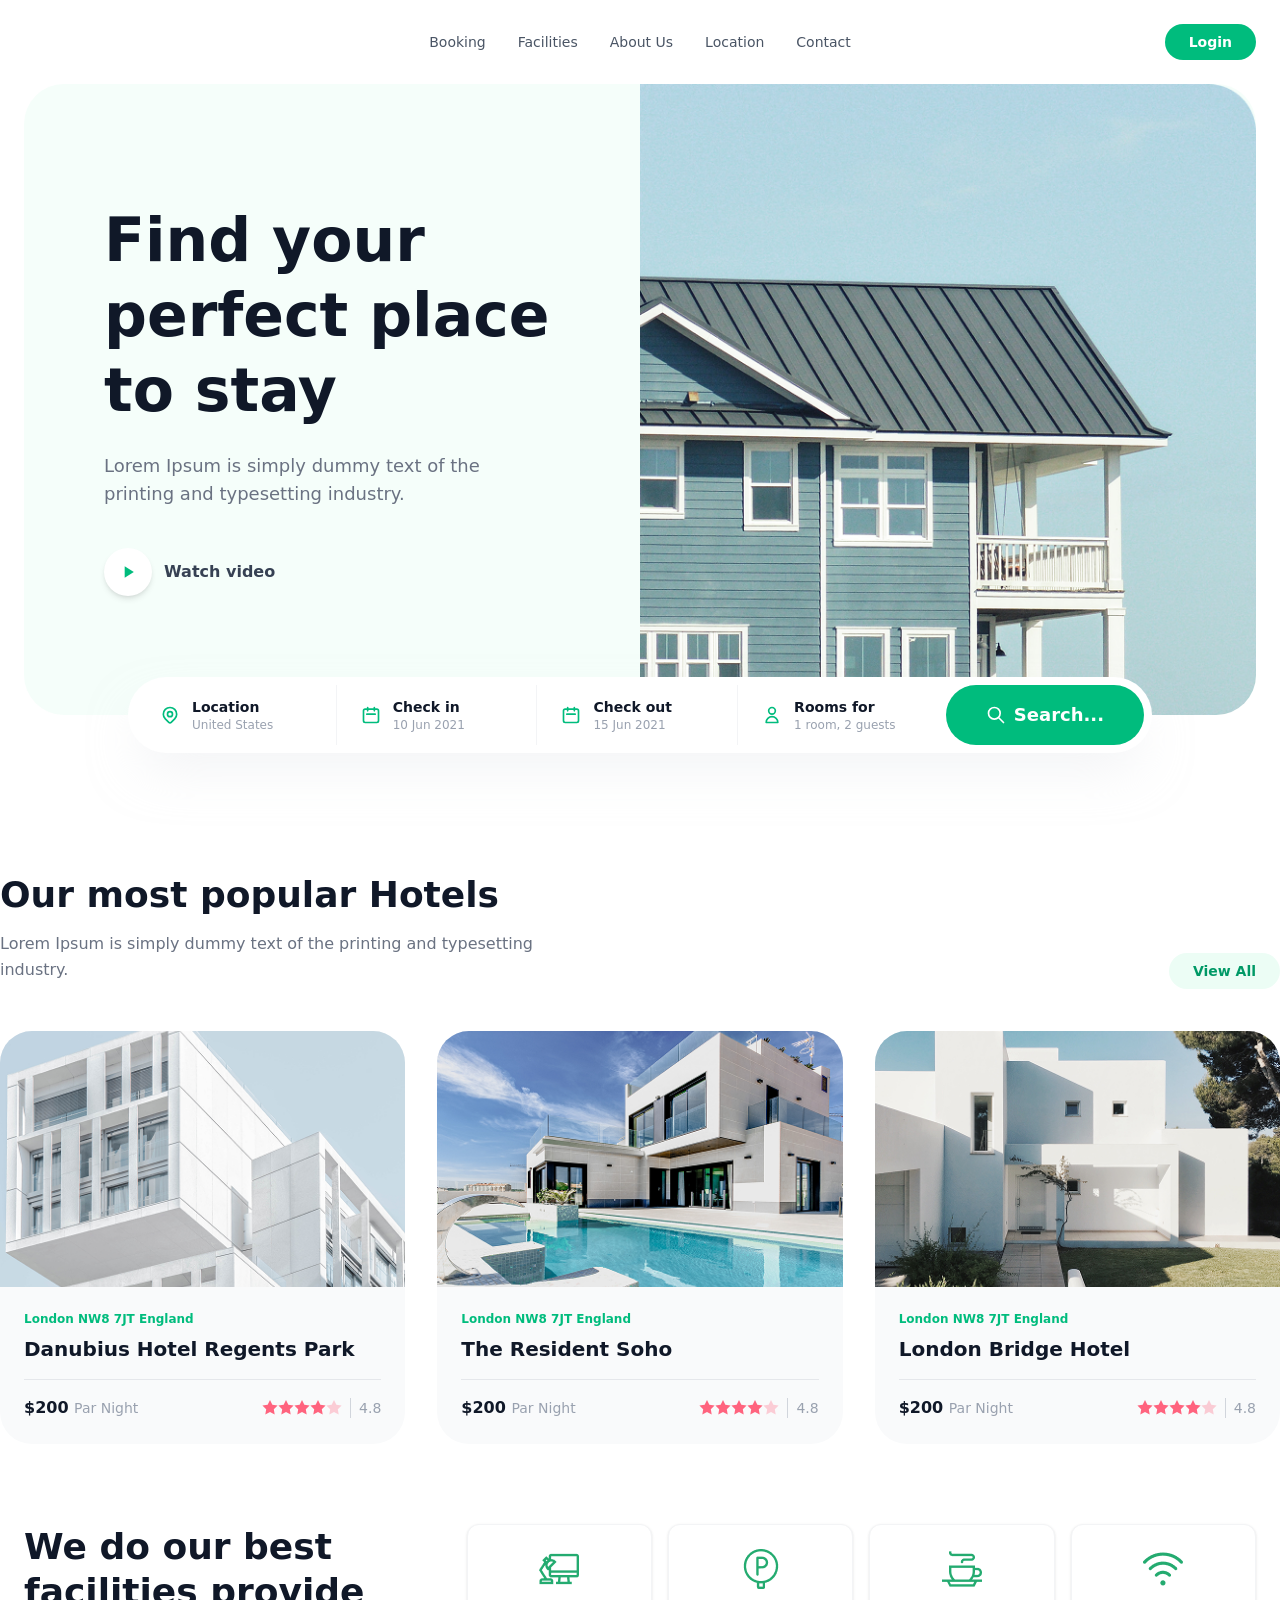
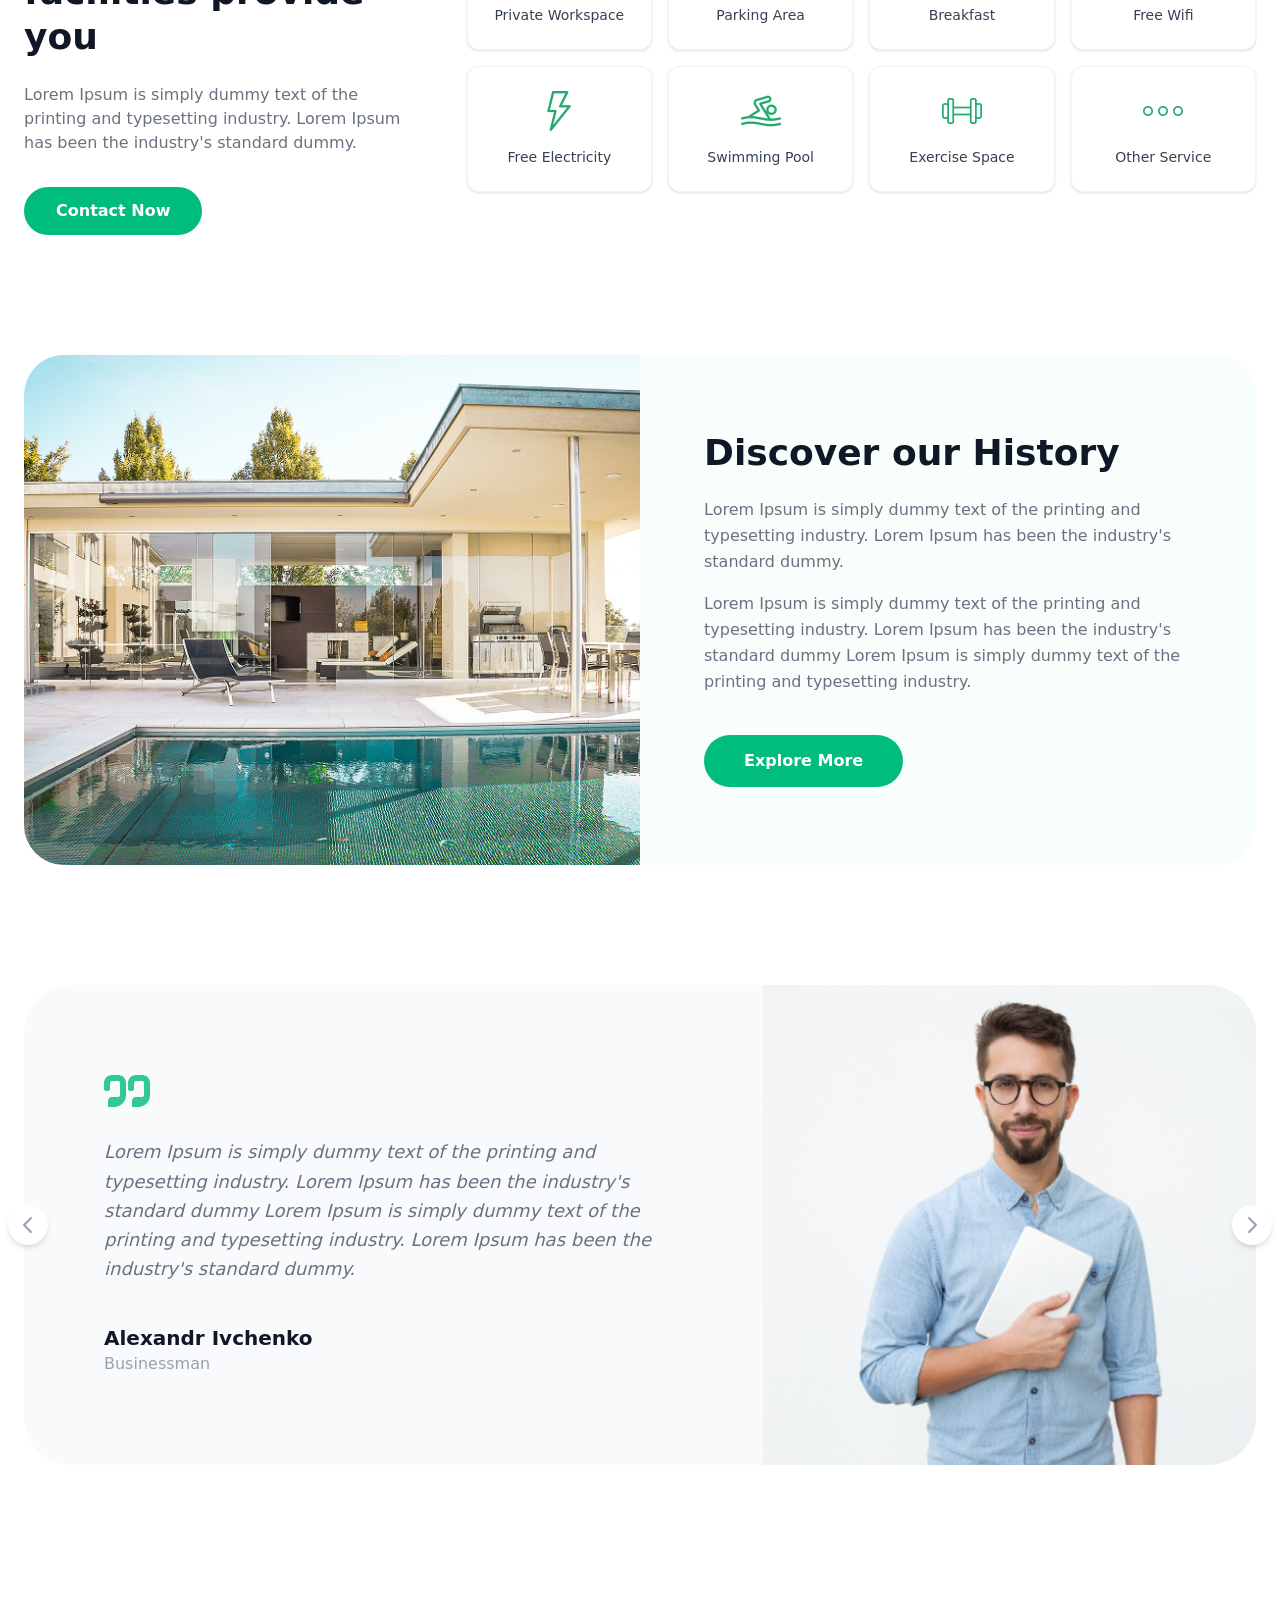
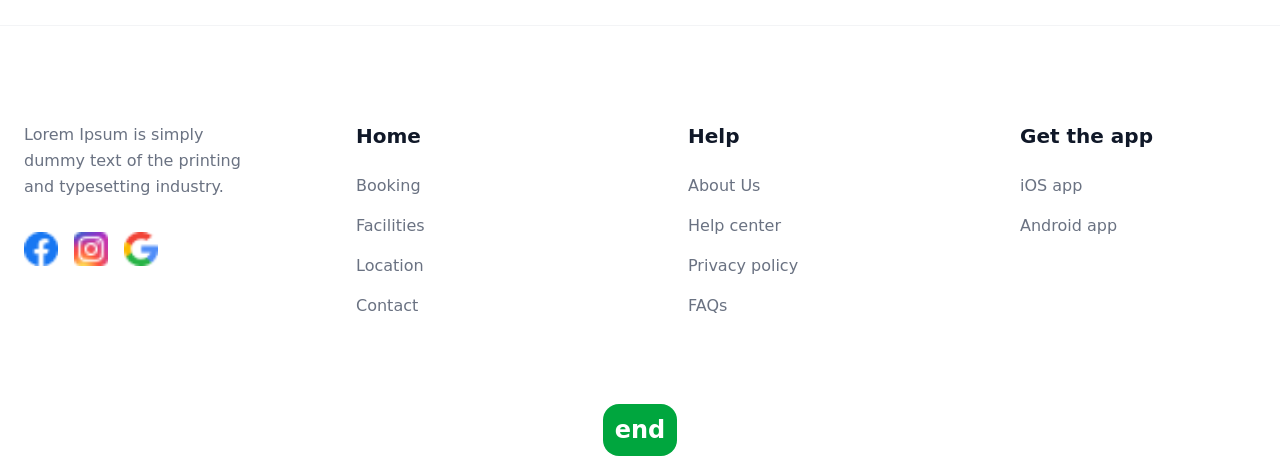
==== index.html @ 171db586 "footer" ====
<!DOCTYPE html>
<html lang="en">

<head>
    <meta charset="UTF-8">
    <meta name="viewport" content="width=device-width, initial-scale=1.0">
    <title>Document</title>
    <link rel="stylesheet" href="./src/output.css">
</head>

<body class="bg-white font-sans text-gray-900">

    <header class="max-w-7xl mx-auto px-6 py-6 flex items-center justify-between">
        <div class="flex-1"></div> <nav class=" md:flex space-x-8 text-sm font-medium text-gray-600">
            <a href="#" class="hover:text-emerald-500 transition">Booking</a>
            <a href="#" class="hover:text-emerald-500 transition">Facilities</a>
            <a href="#" class="hover:text-emerald-500 transition">About Us</a>
            <a href="#" class="hover:text-emerald-500 transition">Location</a>
            <a href="#" class="hover:text-emerald-500 transition">Contact</a>
        </nav>

        <div class="flex-1 flex justify-end">
            <a href="#" class="bg-emerald-500 text-white px-6 py-2 rounded-full text-sm font-semibold hover:bg-emerald-600 transition">Login</a>
        </div>
    </header>

    <main class="max-w-7xl mx-auto px-6 relative">
        <div class="bg-emerald-50/50 rounded-[40px] overflow-hidden flex flex-col md:flex-row items-center min-h-[500px]">
            
            <div class="md:w-1/2 p-12 lg:p-20">
                <h1 class="text-5xl lg:text-6xl font-bold leading-tight mb-6">
                    Find your perfect place to stay
                </h1>
                <p class="text-gray-500 text-lg mb-10 max-w-md">
                    Lorem Ipsum is simply dummy text of the printing and typesetting industry.
                </p>
                
                <button class="flex items-center space-x-3 group">
                    <div class="w-12 h-12 bg-white rounded-full flex items-center justify-center shadow-md group-hover:scale-110 transition">
                        <svg class="w-5 h-5 text-emerald-500 fill-current" viewBox="0 0 24 24">
                            <path d="M8 5v14l11-7z" />
                        </svg>
                    </div>
                    <span class="font-semibold text-gray-700">Watch video</span>
                </button>
            </div>

            <div class="md:w-1/2 h-full self-stretch">
                <img src="./src/image (28).png" 
                     alt="House" 
                     class="w-full h-full object-cover">
            </div>
        </div>

        <div class="absolute bottom-0 left-1/2 -translate-x-1/2 translate-y-1/2 w-[90%] max-w-5xl bg-white shadow-2xl shadow-gray-200/50 rounded-full p-2 flex flex-col md:flex-row items-center">
            
            <div class="flex-1 flex items-center px-6 py-3 border-r border-gray-100">
                <div class="text-emerald-500 mr-3">
                    <svg class="w-5 h-5" fill="none" stroke="currentColor" viewBox="0 0 24 24"><path stroke-linecap="round" stroke-linejoin="round" stroke-width="2" d="M17.657 16.657L13.414 20.9a1.998 1.998 0 01-2.827 0l-4.244-4.243a8 8 0 1111.314 0z"/><path stroke-linecap="round" stroke-linejoin="round" stroke-width="2" d="M15 11a3 3 0 11-6 0 3 3 0 016 0z"/></svg>
                </div>
                <div>
                    <p class="text-sm font-bold">Location</p>
                    <p class="text-xs text-gray-400">United States</p>
                </div>
            </div>

            <div class="flex-1 flex items-center px-6 py-3 border-r border-gray-100">
                <div class="text-emerald-500 mr-3">
                    <svg class="w-5 h-5" fill="none" stroke="currentColor" viewBox="0 0 24 24"><path stroke-linecap="round" stroke-linejoin="round" stroke-width="2" d="M8 7V3m8 4V3m-9 8h10M5 21h14a2 2 0 002-2V7a2 2 0 00-2-2H5a2 2 0 00-2 2v12a2 2 0 002 2z"/></svg>
                </div>
                <div>
                    <p class="text-sm font-bold">Check in</p>
                    <p class="text-xs text-gray-400">10 Jun 2021</p>
                </div>
            </div>

            <div class="flex-1 flex items-center px-6 py-3 border-r border-gray-100">
                <div class="text-emerald-500 mr-3">
                    <svg class="w-5 h-5" fill="none" stroke="currentColor" viewBox="0 0 24 24"><path stroke-linecap="round" stroke-linejoin="round" stroke-width="2" d="M8 7V3m8 4V3m-9 8h10M5 21h14a2 2 0 002-2V7a2 2 0 00-2-2H5a2 2 0 00-2 2v12a2 2 0 002 2z"/></svg>
                </div>
                <div>
                    <p class="text-sm font-bold">Check out</p>
                    <p class="text-xs text-gray-400">15 Jun 2021</p>
                </div>
            </div>

            <div class="flex-1 flex items-center px-6 py-3">
                <div class="text-emerald-500 mr-3">
                    <svg class="w-5 h-5" fill="none" stroke="currentColor" viewBox="0 0 24 24"><path stroke-linecap="round" stroke-linejoin="round" stroke-width="2" d="M16 7a4 4 0 11-8 0 4 4 0 018 0zM12 14a7 7 0 00-7 7h14a7 7 0 00-7-7z"/></svg>
                </div>
                <div>
                    <p class="text-sm font-bold">Rooms for</p>
                    <p class="text-xs text-gray-400">1 room, 2 guests</p>
                </div>
            </div>

            <button class="bg-emerald-500 text-white flex items-center justify-center space-x-2 px-10 py-4 rounded-full hover:bg-emerald-600 transition ml-2">
                <svg class="w-5 h-5" fill="none" stroke="currentColor" viewBox="0 0 24 24"><path stroke-linecap="round" stroke-linejoin="round" stroke-width="2" d="M21 21l-6-6m2-5a7 7 0 11-14 0 7 7 0 0114 0z"/></svg>
                <span class="font-semibold text-lg">Search...</span>
            </button>
        </div>
    </main>

    <div class="h-40"></div>
<section>    <div class="max-w-7xl mx-auto">
        
        <div class="flex flex-col md:flex-row md:items-end justify-between mb-12">
            <div class="max-w-xl">
                <h2 class="text-4xl font-bold text-gray-900 mb-4">Our most popular Hotels</h2>
                <p class="text-gray-500 leading-relaxed">
                    Lorem Ipsum is simply dummy text of the printing and typesetting industry.
                </p>
            </div>
            <div class="mt-6 md:mt-0">
                <a href="#" class="bg-emerald-50 text-emerald-600 px-6 py-2.5 rounded-full text-sm font-semibold hover:bg-emerald-100 transition">
                    View All
                </a>
            </div>
        </div>

        <div class="grid grid-cols-1 md:grid-cols-3 gap-8">
            
            <div class="bg-gray-50 rounded-[2rem] overflow-hidden group cursor-pointer">
                <div class="h-64 overflow-hidden">
                    <img src="./src/image (29).png" 
                         alt="Hotel" class="w-full h-full object-cover ">
                </div>
                <div class="p-6">
                    <p class="text-emerald-500 text-xs font-semibold mb-2">London NW8 7JT England</p>
                    <h3 class="text-xl font-bold text-gray-900 mb-4">Danubius Hotel Regents Park</h3>
                    <div class="flex items-center justify-between border-t border-gray-200 pt-4">
                        <span class="text-gray-900 font-bold">$200 <span class="text-gray-400 font-normal text-sm">Par Night</span></span>
                        <div class="flex items-center space-x-2">
                            <div class="flex text-rose-400">
                                <svg class="w-4 h-4 fill-current" viewBox="0 0 20 20"><path d="M10 15l-5.878 3.09 1.123-6.545L.489 6.91l6.572-.955L10 0l2.939 5.955 6.572.955-4.756 4.635 1.123 6.545z"/></svg>
                                <svg class="w-4 h-4 fill-current" viewBox="0 0 20 20"><path d="M10 15l-5.878 3.09 1.123-6.545L.489 6.91l6.572-.955L10 0l2.939 5.955 6.572.955-4.756 4.635 1.123 6.545z"/></svg>
                                <svg class="w-4 h-4 fill-current" viewBox="0 0 20 20"><path d="M10 15l-5.878 3.09 1.123-6.545L.489 6.91l6.572-.955L10 0l2.939 5.955 6.572.955-4.756 4.635 1.123 6.545z"/></svg>
                                <svg class="w-4 h-4 fill-current" viewBox="0 0 20 20"><path d="M10 15l-5.878 3.09 1.123-6.545L.489 6.91l6.572-.955L10 0l2.939 5.955 6.572.955-4.756 4.635 1.123 6.545z"/></svg>
                                <svg class="w-4 h-4 fill-current opacity-30" viewBox="0 0 20 20"><path d="M10 15l-5.878 3.09 1.123-6.545L.489 6.91l6.572-.955L10 0l2.939 5.955 6.572.955-4.756 4.635 1.123 6.545z"/></svg>
                            </div>
                            <span class="text-gray-400 text-sm border-l border-gray-300 pl-2">4.8</span>
                        </div>
                    </div>
                </div>
            </div>

            <div class="bg-gray-50 rounded-[2rem] overflow-hidden group cursor-pointer">
                <div class="h-64 overflow-hidden">
                    <img src="./src/image (30).png" 
                         alt="Hotel" class="w-full h-full object-cover ">
                </div>
                <div class="p-6">
                    <p class="text-emerald-500 text-xs font-semibold mb-2">London NW8 7JT England</p>
                    <h3 class="text-xl font-bold text-gray-900 mb-4">The Resident Soho</h3>
                    <div class="flex items-center justify-between border-t border-gray-200 pt-4">
                        <span class="text-gray-900 font-bold">$200 <span class="text-gray-400 font-normal text-sm">Par Night</span></span>
                        <div class="flex items-center space-x-2">
                            <div class="flex text-rose-400">
                                <svg class="w-4 h-4 fill-current" viewBox="0 0 20 20"><path d="M10 15l-5.878 3.09 1.123-6.545L.489 6.91l6.572-.955L10 0l2.939 5.955 6.572.955-4.756 4.635 1.123 6.545z"/></svg>
                                <svg class="w-4 h-4 fill-current" viewBox="0 0 20 20"><path d="M10 15l-5.878 3.09 1.123-6.545L.489 6.91l6.572-.955L10 0l2.939 5.955 6.572.955-4.756 4.635 1.123 6.545z"/></svg>
                                <svg class="w-4 h-4 fill-current" viewBox="0 0 20 20"><path d="M10 15l-5.878 3.09 1.123-6.545L.489 6.91l6.572-.955L10 0l2.939 5.955 6.572.955-4.756 4.635 1.123 6.545z"/></svg>
                                <svg class="w-4 h-4 fill-current" viewBox="0 0 20 20"><path d="M10 15l-5.878 3.09 1.123-6.545L.489 6.91l6.572-.955L10 0l2.939 5.955 6.572.955-4.756 4.635 1.123 6.545z"/></svg>
                                <svg class="w-4 h-4 fill-current opacity-30" viewBox="0 0 20 20"><path d="M10 15l-5.878 3.09 1.123-6.545L.489 6.91l6.572-.955L10 0l2.939 5.955 6.572.955-4.756 4.635 1.123 6.545z"/></svg>
                            </div>
                            <span class="text-gray-400 text-sm border-l border-gray-300 pl-2">4.8</span>
                        </div>
                    </div>
                </div>
            </div>

            <div class="bg-gray-50 rounded-[2rem] overflow-hidden group cursor-pointer">
                <div class="h-64 overflow-hidden">
                    <img src="./src/image (31).png" 
                         alt="Hotel" class="w-full h-full object-cover ">
                </div>
                <div class="p-6">
                    <p class="text-emerald-500 text-xs font-semibold mb-2">London NW8 7JT England</p>
                    <h3 class="text-xl font-bold text-gray-900 mb-4">London Bridge Hotel</h3>
                    <div class="flex items-center justify-between border-t border-gray-200 pt-4">
                        <span class="text-gray-900 font-bold">$200 <span class="text-gray-400 font-normal text-sm">Par Night</span></span>
                        <div class="flex items-center space-x-2">
                            <div class="flex text-rose-400">
                                <svg class="w-4 h-4 fill-current" viewBox="0 0 20 20"><path d="M10 15l-5.878 3.09 1.123-6.545L.489 6.91l6.572-.955L10 0l2.939 5.955 6.572.955-4.756 4.635 1.123 6.545z"/></svg>
                                <svg class="w-4 h-4 fill-current" viewBox="0 0 20 20"><path d="M10 15l-5.878 3.09 1.123-6.545L.489 6.91l6.572-.955L10 0l2.939 5.955 6.572.955-4.756 4.635 1.123 6.545z"/></svg>
                                <svg class="w-4 h-4 fill-current" viewBox="0 0 20 20"><path d="M10 15l-5.878 3.09 1.123-6.545L.489 6.91l6.572-.955L10 0l2.939 5.955 6.572.955-4.756 4.635 1.123 6.545z"/></svg>
                                <svg class="w-4 h-4 fill-current" viewBox="0 0 20 20"><path d="M10 15l-5.878 3.09 1.123-6.545L.489 6.91l6.572-.955L10 0l2.939 5.955 6.572.955-4.756 4.635 1.123 6.545z"/></svg>
                                <svg class="w-4 h-4 fill-current opacity-30" viewBox="0 0 20 20"><path d="M10 15l-5.878 3.09 1.123-6.545L.489 6.91l6.572-.955L10 0l2.939 5.955 6.572.955-4.756 4.635 1.123 6.545z"/></svg>
                            </div>
                            <span class="text-gray-400 text-sm border-l border-gray-300 pl-2">4.8</span>
                        </div>
                    </div>
                </div>
            </div>

        </div>
    </div>
</section>
<section class="max-w-7xl mx-auto px-6 py-20">
    <div class="flex flex-col lg:flex-row gap-12 items-start">
        
        <div class="lg:w-1/3">
            <h2 class="text-4xl font-bold text-gray-900 leading-tight mb-6">
                We do our best facilities provide you
            </h2>
            <p class="text-gray-500 mb-8">
                Lorem Ipsum is simply dummy text of the printing and typesetting industry. Lorem Ipsum has been the industry's standard dummy.
            </p>
            <button class="bg-emerald-500 text-white px-8 py-3 rounded-full font-semibold hover:bg-emerald-600 transition">
                Contact Now
            </button>
        </div>

        <div class="lg:w-2/3 grid grid-cols-2 md:grid-cols-4 gap-4">
            
            <div class="bg-white border border-gray-100 rounded-xl p-6 flex flex-col items-center justify-center text-center shadow-sm hover:shadow-md transition">
                <div class="text-emerald-500 mb-4">
                    <img src="./src/workspace 1.png" alt="">
                </div>
                <span class="text-sm font-medium text-gray-700">Private Workspace</span>
            </div>

            <div class="bg-white border border-gray-100 rounded-xl p-6 flex flex-col items-center justify-center text-center shadow-sm hover:shadow-md transition">
                <div class="text-emerald-500 mb-4">
                   <img src="./src/parking-area (1) 1.png" alt="">
                </div>
                <span class="text-sm font-medium text-gray-700">Parking Area</span>
            </div>

            <div class="bg-white border border-gray-100 rounded-xl p-6 flex flex-col items-center justify-center text-center shadow-sm hover:shadow-md transition">
                <div class="text-emerald-500 mb-4">
<img src="./src/cappuccino 1.png" alt="">
                </div>
                <span class="text-sm font-medium text-gray-700">Breakfast</span>
            </div>

            <div class="bg-white border border-gray-100 rounded-xl p-6 flex flex-col items-center justify-center text-center shadow-sm hover:shadow-md transition">
                <div class="text-emerald-500 mb-4">
                <img src="./src/wifi (2) 1.png" alt="">
                </div>
                <span class="text-sm font-medium text-gray-700">Free Wifi</span>
            </div>

            <div class="bg-white border border-gray-100 rounded-xl p-6 flex flex-col items-center justify-center text-center shadow-sm hover:shadow-md transition">
                <div class="text-emerald-500 mb-4">
                  <img src="./src/flash (1) 1.png" alt="">
                </div>
                <span class="text-sm font-medium text-gray-700">Free Electricity</span>
            </div>

            <div class="bg-white border border-gray-100 rounded-xl p-6 flex flex-col items-center justify-center text-center shadow-sm hover:shadow-md transition">
                <div class="text-emerald-500 mb-4">
                    <img src="./src/swimmer 1.png" alt="">
                </div>
                <span class="text-sm font-medium text-gray-700">Swimming Pool</span>
            </div>

            <div class="bg-white border border-gray-100 rounded-xl p-6 flex flex-col items-center justify-center text-center shadow-sm hover:shadow-md transition">
                <div class="text-emerald-500 mb-4">
                    <img src="./src/dumbell 1.png" alt="">
                </div>
                <span class="text-sm font-medium text-gray-700">Exercise Space</span>
            </div>

            <div class="bg-white border border-gray-100 rounded-xl p-6 flex flex-col items-center justify-center text-center shadow-sm hover:shadow-md transition">
                <div class="text-emerald-500 mb-4">
                   <img src="./src/ellipsis 1.png" alt="">
                </div>
                <span class="text-sm font-medium text-gray-700">Other Service</span>
            </div>
        </div>
    </div>
</section>

<section class="max-w-7xl mx-auto px-6 py-10">
    <div class="bg-emerald-50/40 rounded-[2.5rem] overflow-hidden flex flex-col md:flex-row items-stretch">
        
        <div class="md:w-1/2">
            <img src="./src/image (32).png" 
                 alt="History" 
                 class="w-full h-full object-cover min-h-[400px]">
        </div>

        <div class="md:w-1/2 p-10 md:p-16 flex flex-col justify-center">
            <h2 class="text-4xl font-bold text-gray-900 mb-6">Discover our History</h2>
            <div class="space-y-4 text-gray-500 leading-relaxed">
                <p>
                    Lorem Ipsum is simply dummy text of the printing and typesetting industry. Lorem Ipsum has been the industry's standard dummy.
                </p>
                <p>
                    Lorem Ipsum is simply dummy text of the printing and typesetting industry. Lorem Ipsum has been the industry's standard dummy Lorem Ipsum is simply dummy text of the printing and typesetting industry.
                </p>
            </div>
            <button class="mt-10 bg-emerald-500 text-white px-10 py-3.5 rounded-full font-semibold hover:bg-emerald-600 transition self-start">
                Explore More
            </button>
        </div>
    </div>
</section>
 <section class="max-w-7xl mx-auto px-6 py-20 relative">
    <button class="absolute left-2 top-1/2 -translate-y-1/2 w-10 h-10 bg-white shadow-md rounded-full flex items-center justify-center text-gray-400 hover:text-emerald-500 transition z-10">
        <svg class="w-6 h-6" fill="none" stroke="currentColor" viewBox="0 0 24 24"><path stroke-linecap="round" stroke-linejoin="round" stroke-width="2" d="M15 19l-7-7 7-7"/></svg>
    </button>
    <button class="absolute right-2 top-1/2 -translate-y-1/2 w-10 h-10 bg-white shadow-md rounded-full flex items-center justify-center text-gray-400 hover:text-emerald-500 transition z-10">
        <svg class="w-6 h-6" fill="none" stroke="currentColor" viewBox="0 0 24 24"><path stroke-linecap="round" stroke-linejoin="round" stroke-width="2" d="M9 5l7 7-7 7"/></svg>
    </button>

    <div class="bg-gray-50 rounded-[3rem] overflow-hidden flex flex-col md:flex-row items-stretch">
        <div class="md:w-3/5 p-10 md:p-20 relative">
            <div class="text-emerald-500 mb-6">
                <svg class="w-12 h-12 fill-current opacity-80" viewBox="0 0 24 24">
                    <path d="M14.017 21L14.017 18C14.017 16.8954 14.9125 16 16.017 16H19.017C19.5693 16 20.017 15.5523 20.017 15V9C20.017 8.44772 19.5693 8 19.017 8H16.017C15.4647 8 15.017 8.44772 15.017 9V12C15.017 12.5523 14.5693 13 14.017 13H13.017C12.4647 13 12.017 12.5523 12.017 12V9C12.017 6.79086 13.8079 5 16.017 5H19.017C21.2262 5 23.017 6.79086 23.017 9V15C23.017 18.3137 20.3308 21 17.017 21H14.017ZM2.017 21L2.017 18C2.017 16.8954 2.91245 16 4.017 16H7.017C7.56928 16 8.017 15.5523 8.017 15V9C8.017 8.44772 7.56928 8 7.017 8H4.017C3.46472 8 3.017 8.44772 3.017 9V12C3.017 12.5523 2.56928 13 2.017 13H1.017C0.464722 13 0.017 12.5523 0.017 12V9C0.017 6.79086 1.80787 5 4.017 5H7.017C9.22614 5 11.017 6.79086 11.017 9V15C11.017 18.3137 8.33071 21 5.017 21H2.017Z" />
                </svg>
            </div>
            
            <p class="text-gray-500 text-lg leading-relaxed mb-10 italic">
                Lorem Ipsum is simply dummy text of the printing and typesetting industry. Lorem Ipsum has been the industry's standard dummy Lorem Ipsum is simply dummy text of the printing and typesetting industry. Lorem Ipsum has been the industry's standard dummy.
            </p>

            <div>
                <h4 class="text-xl font-bold text-gray-900">Alexandr Ivchenko</h4>
                <p class="text-gray-400">Businessman</p>
            </div>
        </div>

        <div class="md:w-2/5 min-h-[400px]">
            <img src="./src/Mask Group (1).png" 
                 alt="Alexandr" class="w-full h-full object-cover">
        </div>
    </div>
</section>


<footer class="max-w-7xl mx-auto px-6 py-24 mt-20 border-t border-gray-100">
    <div class="grid grid-cols-1 md:grid-cols-4 gap-12 lg:gap-24">
        <div class="col-span-1">
            <p class="text-gray-500 mb-8 leading-relaxed">
                Lorem Ipsum is simply dummy text of the printing and typesetting industry.
            </p>
            <div class="flex space-x-4 items-center">
            <img class="w-[34px] h-[34px]" src="./src/Group 23.png" alt="">
<img class="w-[34px] h-[34px]" src="./src/Group 24.png" alt="">
            <img class="w-[34px] h-[34px]" src="./src/search 1.png" alt="">
            </div>
        </div>

        <div>
            <h4 class="text-xl font-bold text-gray-900 mb-6">Home</h4>
            <ul class="space-y-4 text-gray-500">
                <li><a href="#" class="hover:text-emerald-500 transition">Booking</a></li>
                <li><a href="#" class="hover:text-emerald-500 transition">Facilities</a></li>
                <li><a href="#" class="hover:text-emerald-500 transition">Location</a></li>
                <li><a href="#" class="hover:text-emerald-500 transition">Contact</a></li>
            </ul>
        </div>

        <div>
            <h4 class="text-xl font-bold text-gray-900 mb-6">Help</h4>
            <ul class="space-y-4 text-gray-500">
                <li><a href="#" class="hover:text-emerald-500 transition">About Us</a></li>
                <li><a href="#" class="hover:text-emerald-500 transition">Help center</a></li>
                <li><a href="#" class="hover:text-emerald-500 transition">Privacy policy</a></li>
                <li><a href="#" class="hover:text-emerald-500 transition">FAQs</a></li>
            </ul>
        </div>

        <div>
            <h4 class="text-xl font-bold text-gray-900 mb-6">Get the app</h4>
            <ul class="space-y-4 text-gray-500">
                <li><a href="#" class="hover:text-emerald-500 transition">iOS app</a></li>
                <li><a href="#" class="hover:text-emerald-500 transition">Android app</a></li>
            </ul>
        </div>
    </div>
</footer>
<div class="text-center"><a href="./src/s3.html" class="p-3 text-2xl text-center font-[600] text-[white] bg-green-600 rounded-2xl">end</a></div>
</body>

</html>
---- src/output.css ----
/*! tailwindcss v4.2.3 | MIT License | https://tailwindcss.com */
@layer properties;
@layer theme, base, components, utilities;
@layer theme {
  :root, :host {
    --font-sans: ui-sans-serif, system-ui, sans-serif, "Apple Color Emoji",
      "Segoe UI Emoji", "Segoe UI Symbol", "Noto Color Emoji";
    --font-mono: ui-monospace, SFMono-Regular, Menlo, Monaco, Consolas, "Liberation Mono",
      "Courier New", monospace;
    --color-amber-950: oklch(27.9% 0.077 45.635);
    --color-green-600: oklch(62.7% 0.194 149.214);
    --color-emerald-50: oklch(97.9% 0.021 166.113);
    --color-emerald-100: oklch(95% 0.052 163.051);
    --color-emerald-200: oklch(90.5% 0.093 164.15);
    --color-emerald-400: oklch(76.5% 0.177 163.223);
    --color-emerald-500: oklch(69.6% 0.17 162.48);
    --color-emerald-600: oklch(59.6% 0.145 163.225);
    --color-emerald-900: oklch(37.8% 0.077 168.94);
    --color-blue-200: oklch(88.2% 0.059 254.128);
    --color-blue-600: oklch(54.6% 0.245 262.881);
    --color-pink-200: oklch(89.9% 0.061 343.231);
    --color-pink-500: oklch(65.6% 0.241 354.308);
    --color-rose-400: oklch(71.2% 0.194 13.428);
    --color-gray-50: oklch(98.5% 0.002 247.839);
    --color-gray-100: oklch(96.7% 0.003 264.542);
    --color-gray-200: oklch(92.8% 0.006 264.531);
    --color-gray-300: oklch(87.2% 0.01 258.338);
    --color-gray-400: oklch(70.7% 0.022 261.325);
    --color-gray-500: oklch(55.1% 0.027 264.364);
    --color-gray-600: oklch(44.6% 0.03 256.802);
    --color-gray-700: oklch(37.3% 0.034 259.733);
    --color-gray-800: oklch(27.8% 0.033 256.848);
    --color-gray-900: oklch(21% 0.034 264.665);
    --color-white: #fff;
    --spacing: 0.25rem;
    --container-md: 28rem;
    --container-xl: 36rem;
    --container-5xl: 64rem;
    --container-6xl: 72rem;
    --container-7xl: 80rem;
    --text-xs: 0.75rem;
    --text-xs--line-height: calc(1 / 0.75);
    --text-sm: 0.875rem;
    --text-sm--line-height: calc(1.25 / 0.875);
    --text-lg: 1.125rem;
    --text-lg--line-height: calc(1.75 / 1.125);
    --text-xl: 1.25rem;
    --text-xl--line-height: calc(1.75 / 1.25);
    --text-2xl: 1.5rem;
    --text-2xl--line-height: calc(2 / 1.5);
    --text-3xl: 1.875rem;
    --text-3xl--line-height: calc(2.25 / 1.875);
    --text-4xl: 2.25rem;
    --text-4xl--line-height: calc(2.5 / 2.25);
    --text-5xl: 3rem;
    --text-5xl--line-height: 1;
    --text-6xl: 3.75rem;
    --text-6xl--line-height: 1;
    --font-weight-normal: 400;
    --font-weight-medium: 500;
    --font-weight-semibold: 600;
    --font-weight-bold: 700;
    --leading-tight: 1.25;
    --leading-relaxed: 1.625;
    --radius-lg: 0.5rem;
    --radius-xl: 0.75rem;
    --radius-2xl: 1rem;
    --animate-ping: ping 1s cubic-bezier(0, 0, 0.2, 1) infinite;
    --blur-3xl: 64px;
    --default-transition-duration: 150ms;
    --default-transition-timing-function: cubic-bezier(0.4, 0, 0.2, 1);
    --default-font-family: var(--font-sans);
    --default-mono-font-family: var(--font-mono);
  }
}
@layer base {
  *, ::after, ::before, ::backdrop, ::file-selector-button {
    box-sizing: border-box;
    margin: 0;
    padding: 0;
    border: 0 solid;
  }
  html, :host {
    line-height: 1.5;
    -webkit-text-size-adjust: 100%;
    tab-size: 4;
    font-family: var(--default-font-family, ui-sans-serif, system-ui, sans-serif, "Apple Color Emoji", "Segoe UI Emoji", "Segoe UI Symbol", "Noto Color Emoji");
    font-feature-settings: var(--default-font-feature-settings, normal);
    font-variation-settings: var(--default-font-variation-settings, normal);
    -webkit-tap-highlight-color: transparent;
  }
  hr {
    height: 0;
    color: inherit;
    border-top-width: 1px;
  }
  abbr:where([title]) {
    -webkit-text-decoration: underline dotted;
    text-decoration: underline dotted;
  }
  h1, h2, h3, h4, h5, h6 {
    font-size: inherit;
    font-weight: inherit;
  }
  a {
    color: inherit;
    -webkit-text-decoration: inherit;
    text-decoration: inherit;
  }
  b, strong {
    font-weight: bolder;
  }
  code, kbd, samp, pre {
    font-family: var(--default-mono-font-family, ui-monospace, SFMono-Regular, Menlo, Monaco, Consolas, "Liberation Mono", "Courier New", monospace);
    font-feature-settings: var(--default-mono-font-feature-settings, normal);
    font-variation-settings: var(--default-mono-font-variation-settings, normal);
    font-size: 1em;
  }
  small {
    font-size: 80%;
  }
  sub, sup {
    font-size: 75%;
    line-height: 0;
    position: relative;
    vertical-align: baseline;
  }
  sub {
    bottom: -0.25em;
  }
  sup {
    top: -0.5em;
  }
  table {
    text-indent: 0;
    border-color: inherit;
    border-collapse: collapse;
  }
  :-moz-focusring {
    outline: auto;
  }
  progress {
    vertical-align: baseline;
  }
  summary {
    display: list-item;
  }
  ol, ul, menu {
    list-style: none;
  }
  img, svg, video, canvas, audio, iframe, embed, object {
    display: block;
    vertical-align: middle;
  }
  img, video {
    max-width: 100%;
    height: auto;
  }
  button, input, select, optgroup, textarea, ::file-selector-button {
    font: inherit;
    font-feature-settings: inherit;
    font-variation-settings: inherit;
    letter-spacing: inherit;
    color: inherit;
    border-radius: 0;
    background-color: transparent;
    opacity: 1;
  }
  :where(select:is([multiple], [size])) optgroup {
    font-weight: bolder;
  }
  :where(select:is([multiple], [size])) optgroup option {
    padding-inline-start: 20px;
  }
  ::file-selector-button {
    margin-inline-end: 4px;
  }
  ::placeholder {
    opacity: 1;
  }
  @supports (not (-webkit-appearance: -apple-pay-button))  or (contain-intrinsic-size: 1px) {
    ::placeholder {
      color: currentcolor;
      @supports (color: color-mix(in lab, red, red)) {
        color: color-mix(in oklab, currentcolor 50%, transparent);
      }
    }
  }
  textarea {
    resize: vertical;
  }
  ::-webkit-search-decoration {
    -webkit-appearance: none;
  }
  ::-webkit-date-and-time-value {
    min-height: 1lh;
    text-align: inherit;
  }
  ::-webkit-datetime-edit {
    display: inline-flex;
  }
  ::-webkit-datetime-edit-fields-wrapper {
    padding: 0;
  }
  ::-webkit-datetime-edit, ::-webkit-datetime-edit-year-field, ::-webkit-datetime-edit-month-field, ::-webkit-datetime-edit-day-field, ::-webkit-datetime-edit-hour-field, ::-webkit-datetime-edit-minute-field, ::-webkit-datetime-edit-second-field, ::-webkit-datetime-edit-millisecond-field, ::-webkit-datetime-edit-meridiem-field {
    padding-block: 0;
  }
  ::-webkit-calendar-picker-indicator {
    line-height: 1;
  }
  :-moz-ui-invalid {
    box-shadow: none;
  }
  button, input:where([type="button"], [type="reset"], [type="submit"]), ::file-selector-button {
    appearance: button;
  }
  ::-webkit-inner-spin-button, ::-webkit-outer-spin-button {
    height: auto;
  }
  [hidden]:where(:not([hidden="until-found"])) {
    display: none !important;
  }
}
@layer utilities {
  .absolute {
    position: absolute;
  }
  .relative {
    position: relative;
  }
  .inset-0 {
    inset: calc(var(--spacing) * 0);
  }
  .end {
    inset-inline-end: var(--spacing);
  }
  .top-0 {
    top: calc(var(--spacing) * 0);
  }
  .top-1 {
    top: calc(var(--spacing) * 1);
  }
  .top-1\/2 {
    top: calc(1 / 2 * 100%);
  }
  .top-full {
    top: 100%;
  }
  .right-0 {
    right: calc(var(--spacing) * 0);
  }
  .right-2 {
    right: calc(var(--spacing) * 2);
  }
  .bottom-0 {
    bottom: calc(var(--spacing) * 0);
  }
  .bottom-10 {
    bottom: calc(var(--spacing) * 10);
  }
  .left-1 {
    left: calc(var(--spacing) * 1);
  }
  .left-1\/2 {
    left: calc(1 / 2 * 100%);
  }
  .left-2 {
    left: calc(var(--spacing) * 2);
  }
  .z-10 {
    z-index: 10;
  }
  .col-span-1 {
    grid-column: span 1 / span 1;
  }
  .mx-auto {
    margin-inline: auto;
  }
  .-mt-20 {
    margin-top: calc(var(--spacing) * -20);
  }
  .mt-2 {
    margin-top: calc(var(--spacing) * 2);
  }
  .mt-6 {
    margin-top: calc(var(--spacing) * 6);
  }
  .mt-10 {
    margin-top: calc(var(--spacing) * 10);
  }
  .mt-20 {
    margin-top: calc(var(--spacing) * 20);
  }
  .-mr-20 {
    margin-right: calc(var(--spacing) * -20);
  }
  .mr-3 {
    margin-right: calc(var(--spacing) * 3);
  }
  .mb-1 {
    margin-bottom: calc(var(--spacing) * 1);
  }
  .mb-2 {
    margin-bottom: calc(var(--spacing) * 2);
  }
  .mb-3 {
    margin-bottom: calc(var(--spacing) * 3);
  }
  .mb-4 {
    margin-bottom: calc(var(--spacing) * 4);
  }
  .mb-6 {
    margin-bottom: calc(var(--spacing) * 6);
  }
  .mb-8 {
    margin-bottom: calc(var(--spacing) * 8);
  }
  .mb-10 {
    margin-bottom: calc(var(--spacing) * 10);
  }
  .mb-12 {
    margin-bottom: calc(var(--spacing) * 12);
  }
  .mb-40 {
    margin-bottom: calc(var(--spacing) * 40);
  }
  .ml-2 {
    margin-left: calc(var(--spacing) * 2);
  }
  .flex {
    display: flex;
  }
  .grid {
    display: grid;
  }
  .hidden {
    display: none;
  }
  .inline-block {
    display: inline-block;
  }
  .table {
    display: table;
  }
  .h-4 {
    height: calc(var(--spacing) * 4);
  }
  .h-5 {
    height: calc(var(--spacing) * 5);
  }
  .h-6 {
    height: calc(var(--spacing) * 6);
  }
  .h-8 {
    height: calc(var(--spacing) * 8);
  }
  .h-10 {
    height: calc(var(--spacing) * 10);
  }
  .h-12 {
    height: calc(var(--spacing) * 12);
  }
  .h-14 {
    height: calc(var(--spacing) * 14);
  }
  .h-40 {
    height: calc(var(--spacing) * 40);
  }
  .h-64 {
    height: calc(var(--spacing) * 64);
  }
  .h-\[24px\] {
    height: 24px;
  }
  .h-\[34px\] {
    height: 34px;
  }
  .h-\[600px\] {
    height: 600px;
  }
  .h-full {
    height: 100%;
  }
  .min-h-\[400px\] {
    min-height: 400px;
  }
  .min-h-\[500px\] {
    min-height: 500px;
  }
  .min-h-\[600px\] {
    min-height: 600px;
  }
  .w-4 {
    width: calc(var(--spacing) * 4);
  }
  .w-5 {
    width: calc(var(--spacing) * 5);
  }
  .w-6 {
    width: calc(var(--spacing) * 6);
  }
  .w-8 {
    width: calc(var(--spacing) * 8);
  }
  .w-10 {
    width: calc(var(--spacing) * 10);
  }
  .w-12 {
    width: calc(var(--spacing) * 12);
  }
  .w-14 {
    width: calc(var(--spacing) * 14);
  }
  .w-64 {
    width: calc(var(--spacing) * 64);
  }
  .w-\[24px\] {
    width: 24px;
  }
  .w-\[34px\] {
    width: 34px;
  }
  .w-\[90\%\] {
    width: 90%;
  }
  .w-\[95\%\] {
    width: 95%;
  }
  .w-full {
    width: 100%;
  }
  .max-w-5xl {
    max-width: var(--container-5xl);
  }
  .max-w-6xl {
    max-width: var(--container-6xl);
  }
  .max-w-7xl {
    max-width: var(--container-7xl);
  }
  .max-w-md {
    max-width: var(--container-md);
  }
  .max-w-xl {
    max-width: var(--container-xl);
  }
  .flex-1 {
    flex: 1;
  }
  .border-collapse {
    border-collapse: collapse;
  }
  .-translate-x-1 {
    --tw-translate-x: calc(var(--spacing) * -1);
    translate: var(--tw-translate-x) var(--tw-translate-y);
  }
  .-translate-x-1\/2 {
    --tw-translate-x: calc(calc(1 / 2 * 100%) * -1);
    translate: var(--tw-translate-x) var(--tw-translate-y);
  }
  .-translate-y-1 {
    --tw-translate-y: calc(var(--spacing) * -1);
    translate: var(--tw-translate-x) var(--tw-translate-y);
  }
  .-translate-y-1\/2 {
    --tw-translate-y: calc(calc(1 / 2 * 100%) * -1);
    translate: var(--tw-translate-x) var(--tw-translate-y);
  }
  .translate-y-1 {
    --tw-translate-y: calc(var(--spacing) * 1);
    translate: var(--tw-translate-x) var(--tw-translate-y);
  }
  .translate-y-1\/2 {
    --tw-translate-y: calc(1 / 2 * 100%);
    translate: var(--tw-translate-x) var(--tw-translate-y);
  }
  .transform {
    transform: var(--tw-rotate-x,) var(--tw-rotate-y,) var(--tw-rotate-z,) var(--tw-skew-x,) var(--tw-skew-y,);
  }
  .animate-ping {
    animation: var(--animate-ping);
  }
  .cursor-pointer {
    cursor: pointer;
  }
  .resize {
    resize: both;
  }
  .grid-cols-1 {
    grid-template-columns: repeat(1, minmax(0, 1fr));
  }
  .grid-cols-2 {
    grid-template-columns: repeat(2, minmax(0, 1fr));
  }
  .flex-col {
    flex-direction: column;
  }
  .items-center {
    align-items: center;
  }
  .items-start {
    align-items: flex-start;
  }
  .items-stretch {
    align-items: stretch;
  }
  .justify-between {
    justify-content: space-between;
  }
  .justify-center {
    justify-content: center;
  }
  .justify-end {
    justify-content: flex-end;
  }
  .gap-4 {
    gap: calc(var(--spacing) * 4);
  }
  .gap-8 {
    gap: calc(var(--spacing) * 8);
  }
  .gap-12 {
    gap: calc(var(--spacing) * 12);
  }
  .gap-16 {
    gap: calc(var(--spacing) * 16);
  }
  .space-y-4 {
    :where(& > :not(:last-child)) {
      --tw-space-y-reverse: 0;
      margin-block-start: calc(calc(var(--spacing) * 4) * var(--tw-space-y-reverse));
      margin-block-end: calc(calc(var(--spacing) * 4) * calc(1 - var(--tw-space-y-reverse)));
    }
  }
  .space-x-2 {
    :where(& > :not(:last-child)) {
      --tw-space-x-reverse: 0;
      margin-inline-start: calc(calc(var(--spacing) * 2) * var(--tw-space-x-reverse));
      margin-inline-end: calc(calc(var(--spacing) * 2) * calc(1 - var(--tw-space-x-reverse)));
    }
  }
  .space-x-3 {
    :where(& > :not(:last-child)) {
      --tw-space-x-reverse: 0;
      margin-inline-start: calc(calc(var(--spacing) * 3) * var(--tw-space-x-reverse));
      margin-inline-end: calc(calc(var(--spacing) * 3) * calc(1 - var(--tw-space-x-reverse)));
    }
  }
  .space-x-4 {
    :where(& > :not(:last-child)) {
      --tw-space-x-reverse: 0;
      margin-inline-start: calc(calc(var(--spacing) * 4) * var(--tw-space-x-reverse));
      margin-inline-end: calc(calc(var(--spacing) * 4) * calc(1 - var(--tw-space-x-reverse)));
    }
  }
  .space-x-8 {
    :where(& > :not(:last-child)) {
      --tw-space-x-reverse: 0;
      margin-inline-start: calc(calc(var(--spacing) * 8) * var(--tw-space-x-reverse));
      margin-inline-end: calc(calc(var(--spacing) * 8) * calc(1 - var(--tw-space-x-reverse)));
    }
  }
  .self-start {
    align-self: flex-start;
  }
  .self-stretch {
    align-self: stretch;
  }
  .overflow-hidden {
    overflow: hidden;
  }
  .rounded-2xl {
    border-radius: var(--radius-2xl);
  }
  .rounded-\[2\.5rem\] {
    border-radius: 2.5rem;
  }
  .rounded-\[2rem\] {
    border-radius: 2rem;
  }
  .rounded-\[3rem\] {
    border-radius: 3rem;
  }
  .rounded-\[40px\] {
    border-radius: 40px;
  }
  .rounded-full {
    border-radius: calc(infinity * 1px);
  }
  .rounded-lg {
    border-radius: var(--radius-lg);
  }
  .rounded-xl {
    border-radius: var(--radius-xl);
  }
  .border {
    border-style: var(--tw-border-style);
    border-width: 1px;
  }
  .border-4 {
    border-style: var(--tw-border-style);
    border-width: 4px;
  }
  .border-t {
    border-top-style: var(--tw-border-style);
    border-top-width: 1px;
  }
  .border-r {
    border-right-style: var(--tw-border-style);
    border-right-width: 1px;
  }
  .border-l {
    border-left-style: var(--tw-border-style);
    border-left-width: 1px;
  }
  .border-emerald-50 {
    border-color: var(--color-emerald-50);
  }
  .border-gray-100 {
    border-color: var(--color-gray-100);
  }
  .border-gray-200 {
    border-color: var(--color-gray-200);
  }
  .border-gray-300 {
    border-color: var(--color-gray-300);
  }
  .border-white {
    border-color: var(--color-white);
  }
  .bg-amber-950 {
    background-color: var(--color-amber-950);
  }
  .bg-blue-600 {
    background-color: var(--color-blue-600);
  }
  .bg-emerald-50 {
    background-color: var(--color-emerald-50);
  }
  .bg-emerald-50\/40 {
    background-color: color-mix(in srgb, oklch(97.9% 0.021 166.113) 40%, transparent);
    @supports (color: color-mix(in lab, red, red)) {
      background-color: color-mix(in oklab, var(--color-emerald-50) 40%, transparent);
    }
  }
  .bg-emerald-50\/50 {
    background-color: color-mix(in srgb, oklch(97.9% 0.021 166.113) 50%, transparent);
    @supports (color: color-mix(in lab, red, red)) {
      background-color: color-mix(in oklab, var(--color-emerald-50) 50%, transparent);
    }
  }
  .bg-emerald-500 {
    background-color: var(--color-emerald-500);
  }
  .bg-emerald-500\/10 {
    background-color: color-mix(in srgb, oklch(69.6% 0.17 162.48) 10%, transparent);
    @supports (color: color-mix(in lab, red, red)) {
      background-color: color-mix(in oklab, var(--color-emerald-500) 10%, transparent);
    }
  }
  .bg-gray-50 {
    background-color: var(--color-gray-50);
  }
  .bg-gray-100 {
    background-color: var(--color-gray-100);
  }
  .bg-gray-900 {
    background-color: var(--color-gray-900);
  }
  .bg-green-600 {
    background-color: var(--color-green-600);
  }
  .bg-pink-500 {
    background-color: var(--color-pink-500);
  }
  .bg-transparent {
    background-color: transparent;
  }
  .bg-white {
    background-color: var(--color-white);
  }
  .bg-white\/10 {
    background-color: color-mix(in srgb, #fff 10%, transparent);
    @supports (color: color-mix(in lab, red, red)) {
      background-color: color-mix(in oklab, var(--color-white) 10%, transparent);
    }
  }
  .fill-current {
    fill: currentcolor;
  }
  .object-cover {
    object-fit: cover;
  }
  .p-2 {
    padding: calc(var(--spacing) * 2);
  }
  .p-3 {
    padding: calc(var(--spacing) * 3);
  }
  .p-4 {
    padding: calc(var(--spacing) * 4);
  }
  .p-6 {
    padding: calc(var(--spacing) * 6);
  }
  .p-8 {
    padding: calc(var(--spacing) * 8);
  }
  .p-10 {
    padding: calc(var(--spacing) * 10);
  }
  .p-12 {
    padding: calc(var(--spacing) * 12);
  }
  .px-6 {
    padding-inline: calc(var(--spacing) * 6);
  }
  .px-8 {
    padding-inline: calc(var(--spacing) * 8);
  }
  .px-10 {
    padding-inline: calc(var(--spacing) * 10);
  }
  .px-12 {
    padding-inline: calc(var(--spacing) * 12);
  }
  .py-2 {
    padding-block: calc(var(--spacing) * 2);
  }
  .py-2\.5 {
    padding-block: calc(var(--spacing) * 2.5);
  }
  .py-3 {
    padding-block: calc(var(--spacing) * 3);
  }
  .py-3\.5 {
    padding-block: calc(var(--spacing) * 3.5);
  }
  .py-4 {
    padding-block: calc(var(--spacing) * 4);
  }
  .py-5 {
    padding-block: calc(var(--spacing) * 5);
  }
  .py-6 {
    padding-block: calc(var(--spacing) * 6);
  }
  .py-10 {
    padding-block: calc(var(--spacing) * 10);
  }
  .py-20 {
    padding-block: calc(var(--spacing) * 20);
  }
  .py-24 {
    padding-block: calc(var(--spacing) * 24);
  }
  .pt-4 {
    padding-top: calc(var(--spacing) * 4);
  }
  .pl-2 {
    padding-left: calc(var(--spacing) * 2);
  }
  .text-center {
    text-align: center;
  }
  .font-sans {
    font-family: var(--font-sans);
  }
  .text-2xl {
    font-size: var(--text-2xl);
    line-height: var(--tw-leading, var(--text-2xl--line-height));
  }
  .text-3xl {
    font-size: var(--text-3xl);
    line-height: var(--tw-leading, var(--text-3xl--line-height));
  }
  .text-4xl {
    font-size: var(--text-4xl);
    line-height: var(--tw-leading, var(--text-4xl--line-height));
  }
  .text-5xl {
    font-size: var(--text-5xl);
    line-height: var(--tw-leading, var(--text-5xl--line-height));
  }
  .text-6xl {
    font-size: var(--text-6xl);
    line-height: var(--tw-leading, var(--text-6xl--line-height));
  }
  .text-lg {
    font-size: var(--text-lg);
    line-height: var(--tw-leading, var(--text-lg--line-height));
  }
  .text-sm {
    font-size: var(--text-sm);
    line-height: var(--tw-leading, var(--text-sm--line-height));
  }
  .text-xl {
    font-size: var(--text-xl);
    line-height: var(--tw-leading, var(--text-xl--line-height));
  }
  .text-xs {
    font-size: var(--text-xs);
    line-height: var(--tw-leading, var(--text-xs--line-height));
  }
  .leading-relaxed {
    --tw-leading: var(--leading-relaxed);
    line-height: var(--leading-relaxed);
  }
  .leading-tight {
    --tw-leading: var(--leading-tight);
    line-height: var(--leading-tight);
  }
  .font-\[300\] {
    --tw-font-weight: 300;
    font-weight: 300;
  }
  .font-\[600\] {
    --tw-font-weight: 600;
    font-weight: 600;
  }
  .font-bold {
    --tw-font-weight: var(--font-weight-bold);
    font-weight: var(--font-weight-bold);
  }
  .font-medium {
    --tw-font-weight: var(--font-weight-medium);
    font-weight: var(--font-weight-medium);
  }
  .font-normal {
    --tw-font-weight: var(--font-weight-normal);
    font-weight: var(--font-weight-normal);
  }
  .font-semibold {
    --tw-font-weight: var(--font-weight-semibold);
    font-weight: var(--font-weight-semibold);
  }
  .whitespace-nowrap {
    white-space: nowrap;
  }
  .text-\[white\] {
    color: white;
  }
  .text-emerald-400 {
    color: var(--color-emerald-400);
  }
  .text-emerald-500 {
    color: var(--color-emerald-500);
  }
  .text-emerald-600 {
    color: var(--color-emerald-600);
  }
  .text-gray-400 {
    color: var(--color-gray-400);
  }
  .text-gray-500 {
    color: var(--color-gray-500);
  }
  .text-gray-600 {
    color: var(--color-gray-600);
  }
  .text-gray-700 {
    color: var(--color-gray-700);
  }
  .text-gray-800 {
    color: var(--color-gray-800);
  }
  .text-gray-900 {
    color: var(--color-gray-900);
  }
  .text-rose-400 {
    color: var(--color-rose-400);
  }
  .text-white {
    color: var(--color-white);
  }
  .italic {
    font-style: italic;
  }
  .underline {
    text-decoration-line: underline;
  }
  .opacity-30 {
    opacity: 30%;
  }
  .opacity-40 {
    opacity: 40%;
  }
  .opacity-80 {
    opacity: 80%;
  }
  .shadow-2xl {
    --tw-shadow: 0 25px 50px -12px var(--tw-shadow-color, rgb(0 0 0 / 0.25));
    box-shadow: var(--tw-inset-shadow), var(--tw-inset-ring-shadow), var(--tw-ring-offset-shadow), var(--tw-ring-shadow), var(--tw-shadow);
  }
  .shadow-lg {
    --tw-shadow: 0 10px 15px -3px var(--tw-shadow-color, rgb(0 0 0 / 0.1)), 0 4px 6px -4px var(--tw-shadow-color, rgb(0 0 0 / 0.1));
    box-shadow: var(--tw-inset-shadow), var(--tw-inset-ring-shadow), var(--tw-ring-offset-shadow), var(--tw-ring-shadow), var(--tw-shadow);
  }
  .shadow-md {
    --tw-shadow: 0 4px 6px -1px var(--tw-shadow-color, rgb(0 0 0 / 0.1)), 0 2px 4px -2px var(--tw-shadow-color, rgb(0 0 0 / 0.1));
    box-shadow: var(--tw-inset-shadow), var(--tw-inset-ring-shadow), var(--tw-ring-offset-shadow), var(--tw-ring-shadow), var(--tw-shadow);
  }
  .shadow-sm {
    --tw-shadow: 0 1px 3px 0 var(--tw-shadow-color, rgb(0 0 0 / 0.1)), 0 1px 2px -1px var(--tw-shadow-color, rgb(0 0 0 / 0.1));
    box-shadow: var(--tw-inset-shadow), var(--tw-inset-ring-shadow), var(--tw-ring-offset-shadow), var(--tw-ring-shadow), var(--tw-shadow);
  }
  .shadow-blue-200 {
    --tw-shadow-color: oklch(88.2% 0.059 254.128);
    @supports (color: color-mix(in lab, red, red)) {
      --tw-shadow-color: color-mix(in oklab, var(--color-blue-200) var(--tw-shadow-alpha), transparent);
    }
  }
  .shadow-emerald-200 {
    --tw-shadow-color: oklch(90.5% 0.093 164.15);
    @supports (color: color-mix(in lab, red, red)) {
      --tw-shadow-color: color-mix(in oklab, var(--color-emerald-200) var(--tw-shadow-alpha), transparent);
    }
  }
  .shadow-emerald-900 {
    --tw-shadow-color: oklch(37.8% 0.077 168.94);
    @supports (color: color-mix(in lab, red, red)) {
      --tw-shadow-color: color-mix(in oklab, var(--color-emerald-900) var(--tw-shadow-alpha), transparent);
    }
  }
  .shadow-emerald-900\/10 {
    --tw-shadow-color: color-mix(in srgb, oklch(37.8% 0.077 168.94) 10%, transparent);
    @supports (color: color-mix(in lab, red, red)) {
      --tw-shadow-color: color-mix(in oklab, color-mix(in oklab, var(--color-emerald-900) 10%, transparent) var(--tw-shadow-alpha), transparent);
    }
  }
  .shadow-gray-200 {
    --tw-shadow-color: oklch(92.8% 0.006 264.531);
    @supports (color: color-mix(in lab, red, red)) {
      --tw-shadow-color: color-mix(in oklab, var(--color-gray-200) var(--tw-shadow-alpha), transparent);
    }
  }
  .shadow-gray-200\/50 {
    --tw-shadow-color: color-mix(in srgb, oklch(92.8% 0.006 264.531) 50%, transparent);
    @supports (color: color-mix(in lab, red, red)) {
      --tw-shadow-color: color-mix(in oklab, color-mix(in oklab, var(--color-gray-200) 50%, transparent) var(--tw-shadow-alpha), transparent);
    }
  }
  .shadow-pink-200 {
    --tw-shadow-color: oklch(89.9% 0.061 343.231);
    @supports (color: color-mix(in lab, red, red)) {
      --tw-shadow-color: color-mix(in oklab, var(--color-pink-200) var(--tw-shadow-alpha), transparent);
    }
  }
  .outline {
    outline-style: var(--tw-outline-style);
    outline-width: 1px;
  }
  .blur-3xl {
    --tw-blur: blur(var(--blur-3xl));
    filter: var(--tw-blur,) var(--tw-brightness,) var(--tw-contrast,) var(--tw-grayscale,) var(--tw-hue-rotate,) var(--tw-invert,) var(--tw-saturate,) var(--tw-sepia,) var(--tw-drop-shadow,);
  }
  .grayscale {
    --tw-grayscale: grayscale(100%);
    filter: var(--tw-blur,) var(--tw-brightness,) var(--tw-contrast,) var(--tw-grayscale,) var(--tw-hue-rotate,) var(--tw-invert,) var(--tw-saturate,) var(--tw-sepia,) var(--tw-drop-shadow,);
  }
  .filter {
    filter: var(--tw-blur,) var(--tw-brightness,) var(--tw-contrast,) var(--tw-grayscale,) var(--tw-hue-rotate,) var(--tw-invert,) var(--tw-saturate,) var(--tw-sepia,) var(--tw-drop-shadow,);
  }
  .transition {
    transition-property: color, background-color, border-color, outline-color, text-decoration-color, fill, stroke, --tw-gradient-from, --tw-gradient-via, --tw-gradient-to, opacity, box-shadow, transform, translate, scale, rotate, filter, -webkit-backdrop-filter, backdrop-filter, display, content-visibility, overlay, pointer-events;
    transition-timing-function: var(--tw-ease, var(--default-transition-timing-function));
    transition-duration: var(--tw-duration, var(--default-transition-duration));
  }
  .duration-500 {
    --tw-duration: 500ms;
    transition-duration: 500ms;
  }
  .outline-none {
    --tw-outline-style: none;
    outline-style: none;
  }
  .group-hover\:scale-105 {
    &:is(:where(.group):hover *) {
      @media (hover: hover) {
        --tw-scale-x: 105%;
        --tw-scale-y: 105%;
        --tw-scale-z: 105%;
        scale: var(--tw-scale-x) var(--tw-scale-y);
      }
    }
  }
  .group-hover\:scale-110 {
    &:is(:where(.group):hover *) {
      @media (hover: hover) {
        --tw-scale-x: 110%;
        --tw-scale-y: 110%;
        --tw-scale-z: 110%;
        scale: var(--tw-scale-x) var(--tw-scale-y);
      }
    }
  }
  .placeholder\:text-gray-400 {
    &::placeholder {
      color: var(--color-gray-400);
    }
  }
  .hover\:scale-110 {
    &:hover {
      @media (hover: hover) {
        --tw-scale-x: 110%;
        --tw-scale-y: 110%;
        --tw-scale-z: 110%;
        scale: var(--tw-scale-x) var(--tw-scale-y);
      }
    }
  }
  .hover\:bg-emerald-100 {
    &:hover {
      @media (hover: hover) {
        background-color: var(--color-emerald-100);
      }
    }
  }
  .hover\:bg-emerald-600 {
    &:hover {
      @media (hover: hover) {
        background-color: var(--color-emerald-600);
      }
    }
  }
  .hover\:text-emerald-500 {
    &:hover {
      @media (hover: hover) {
        color: var(--color-emerald-500);
      }
    }
  }
  .hover\:shadow-md {
    &:hover {
      @media (hover: hover) {
        --tw-shadow: 0 4px 6px -1px var(--tw-shadow-color, rgb(0 0 0 / 0.1)), 0 2px 4px -2px var(--tw-shadow-color, rgb(0 0 0 / 0.1));
        box-shadow: var(--tw-inset-shadow), var(--tw-inset-ring-shadow), var(--tw-ring-offset-shadow), var(--tw-ring-shadow), var(--tw-shadow);
      }
    }
  }
  .sm\:grid-cols-2 {
    @media (width >= 40rem) {
      grid-template-columns: repeat(2, minmax(0, 1fr));
    }
  }
  .md\:mt-0 {
    @media (width >= 48rem) {
      margin-top: calc(var(--spacing) * 0);
    }
  }
  .md\:flex {
    @media (width >= 48rem) {
      display: flex;
    }
  }
  .md\:w-1\/2 {
    @media (width >= 48rem) {
      width: calc(1 / 2 * 100%);
    }
  }
  .md\:w-2\/5 {
    @media (width >= 48rem) {
      width: calc(2 / 5 * 100%);
    }
  }
  .md\:w-3\/5 {
    @media (width >= 48rem) {
      width: calc(3 / 5 * 100%);
    }
  }
  .md\:w-auto {
    @media (width >= 48rem) {
      width: auto;
    }
  }
  .md\:grid-cols-3 {
    @media (width >= 48rem) {
      grid-template-columns: repeat(3, minmax(0, 1fr));
    }
  }
  .md\:grid-cols-4 {
    @media (width >= 48rem) {
      grid-template-columns: repeat(4, minmax(0, 1fr));
    }
  }
  .md\:flex-row {
    @media (width >= 48rem) {
      flex-direction: row;
    }
  }
  .md\:items-end {
    @media (width >= 48rem) {
      align-items: flex-end;
    }
  }
  .md\:p-12 {
    @media (width >= 48rem) {
      padding: calc(var(--spacing) * 12);
    }
  }
  .md\:p-16 {
    @media (width >= 48rem) {
      padding: calc(var(--spacing) * 16);
    }
  }
  .md\:p-20 {
    @media (width >= 48rem) {
      padding: calc(var(--spacing) * 20);
    }
  }
  .lg\:w-1\/3 {
    @media (width >= 64rem) {
      width: calc(1 / 3 * 100%);
    }
  }
  .lg\:w-2\/3 {
    @media (width >= 64rem) {
      width: calc(2 / 3 * 100%);
    }
  }
  .lg\:flex-row {
    @media (width >= 64rem) {
      flex-direction: row;
    }
  }
  .lg\:gap-24 {
    @media (width >= 64rem) {
      gap: calc(var(--spacing) * 24);
    }
  }
  .lg\:p-20 {
    @media (width >= 64rem) {
      padding: calc(var(--spacing) * 20);
    }
  }
  .lg\:p-24 {
    @media (width >= 64rem) {
      padding: calc(var(--spacing) * 24);
    }
  }
  .lg\:text-6xl {
    @media (width >= 64rem) {
      font-size: var(--text-6xl);
      line-height: var(--tw-leading, var(--text-6xl--line-height));
    }
  }
}
@property --tw-translate-x {
  syntax: "*";
  inherits: false;
  initial-value: 0;
}
@property --tw-translate-y {
  syntax: "*";
  inherits: false;
  initial-value: 0;
}
@property --tw-translate-z {
  syntax: "*";
  inherits: false;
  initial-value: 0;
}
@property --tw-rotate-x {
  syntax: "*";
  inherits: false;
}
@property --tw-rotate-y {
  syntax: "*";
  inherits: false;
}
@property --tw-rotate-z {
  syntax: "*";
  inherits: false;
}
@property --tw-skew-x {
  syntax: "*";
  inherits: false;
}
@property --tw-skew-y {
  syntax: "*";
  inherits: false;
}
@property --tw-space-y-reverse {
  syntax: "*";
  inherits: false;
  initial-value: 0;
}
@property --tw-space-x-reverse {
  syntax: "*";
  inherits: false;
  initial-value: 0;
}
@property --tw-border-style {
  syntax: "*";
  inherits: false;
  initial-value: solid;
}
@property --tw-leading {
  syntax: "*";
  inherits: false;
}
@property --tw-font-weight {
  syntax: "*";
  inherits: false;
}
@property --tw-shadow {
  syntax: "*";
  inherits: false;
  initial-value: 0 0 #0000;
}
@property --tw-shadow-color {
  syntax: "*";
  inherits: false;
}
@property --tw-shadow-alpha {
  syntax: "<percentage>";
  inherits: false;
  initial-value: 100%;
}
@property --tw-inset-shadow {
  syntax: "*";
  inherits: false;
  initial-value: 0 0 #0000;
}
@property --tw-inset-shadow-color {
  syntax: "*";
  inherits: false;
}
@property --tw-inset-shadow-alpha {
  syntax: "<percentage>";
  inherits: false;
  initial-value: 100%;
}
@property --tw-ring-color {
  syntax: "*";
  inherits: false;
}
@property --tw-ring-shadow {
  syntax: "*";
  inherits: false;
  initial-value: 0 0 #0000;
}
@property --tw-inset-ring-color {
  syntax: "*";
  inherits: false;
}
@property --tw-inset-ring-shadow {
  syntax: "*";
  inherits: false;
  initial-value: 0 0 #0000;
}
@property --tw-ring-inset {
  syntax: "*";
  inherits: false;
}
@property --tw-ring-offset-width {
  syntax: "<length>";
  inherits: false;
  initial-value: 0px;
}
@property --tw-ring-offset-color {
  syntax: "*";
  inherits: false;
  initial-value: #fff;
}
@property --tw-ring-offset-shadow {
  syntax: "*";
  inherits: false;
  initial-value: 0 0 #0000;
}
@property --tw-outline-style {
  syntax: "*";
  inherits: false;
  initial-value: solid;
}
@property --tw-blur {
  syntax: "*";
  inherits: false;
}
@property --tw-brightness {
  syntax: "*";
  inherits: false;
}
@property --tw-contrast {
  syntax: "*";
  inherits: false;
}
@property --tw-grayscale {
  syntax: "*";
  inherits: false;
}
@property --tw-hue-rotate {
  syntax: "*";
  inherits: false;
}
@property --tw-invert {
  syntax: "*";
  inherits: false;
}
@property --tw-opacity {
  syntax: "*";
  inherits: false;
}
@property --tw-saturate {
  syntax: "*";
  inherits: false;
}
@property --tw-sepia {
  syntax: "*";
  inherits: false;
}
@property --tw-drop-shadow {
  syntax: "*";
  inherits: false;
}
@property --tw-drop-shadow-color {
  syntax: "*";
  inherits: false;
}
@property --tw-drop-shadow-alpha {
  syntax: "<percentage>";
  inherits: false;
  initial-value: 100%;
}
@property --tw-drop-shadow-size {
  syntax: "*";
  inherits: false;
}
@property --tw-duration {
  syntax: "*";
  inherits: false;
}
@property --tw-scale-x {
  syntax: "*";
  inherits: false;
  initial-value: 1;
}
@property --tw-scale-y {
  syntax: "*";
  inherits: false;
  initial-value: 1;
}
@property --tw-scale-z {
  syntax: "*";
  inherits: false;
  initial-value: 1;
}
@keyframes ping {
  75%, 100% {
    transform: scale(2);
    opacity: 0;
  }
}
@layer properties {
  @supports ((-webkit-hyphens: none) and (not (margin-trim: inline))) or ((-moz-orient: inline) and (not (color:rgb(from red r g b)))) {
    *, ::before, ::after, ::backdrop {
      --tw-translate-x: 0;
      --tw-translate-y: 0;
      --tw-translate-z: 0;
      --tw-rotate-x: initial;
      --tw-rotate-y: initial;
      --tw-rotate-z: initial;
      --tw-skew-x: initial;
      --tw-skew-y: initial;
      --tw-space-y-reverse: 0;
      --tw-space-x-reverse: 0;
      --tw-border-style: solid;
      --tw-leading: initial;
      --tw-font-weight: initial;
      --tw-shadow: 0 0 #0000;
      --tw-shadow-color: initial;
      --tw-shadow-alpha: 100%;
      --tw-inset-shadow: 0 0 #0000;
      --tw-inset-shadow-color: initial;
      --tw-inset-shadow-alpha: 100%;
      --tw-ring-color: initial;
      --tw-ring-shadow: 0 0 #0000;
      --tw-inset-ring-color: initial;
      --tw-inset-ring-shadow: 0 0 #0000;
      --tw-ring-inset: initial;
      --tw-ring-offset-width: 0px;
      --tw-ring-offset-color: #fff;
      --tw-ring-offset-shadow: 0 0 #0000;
      --tw-outline-style: solid;
      --tw-blur: initial;
      --tw-brightness: initial;
      --tw-contrast: initial;
      --tw-grayscale: initial;
      --tw-hue-rotate: initial;
      --tw-invert: initial;
      --tw-opacity: initial;
      --tw-saturate: initial;
      --tw-sepia: initial;
      --tw-drop-shadow: initial;
      --tw-drop-shadow-color: initial;
      --tw-drop-shadow-alpha: 100%;
      --tw-drop-shadow-size: initial;
      --tw-duration: initial;
      --tw-scale-x: 1;
      --tw-scale-y: 1;
      --tw-scale-z: 1;
    }
  }
}
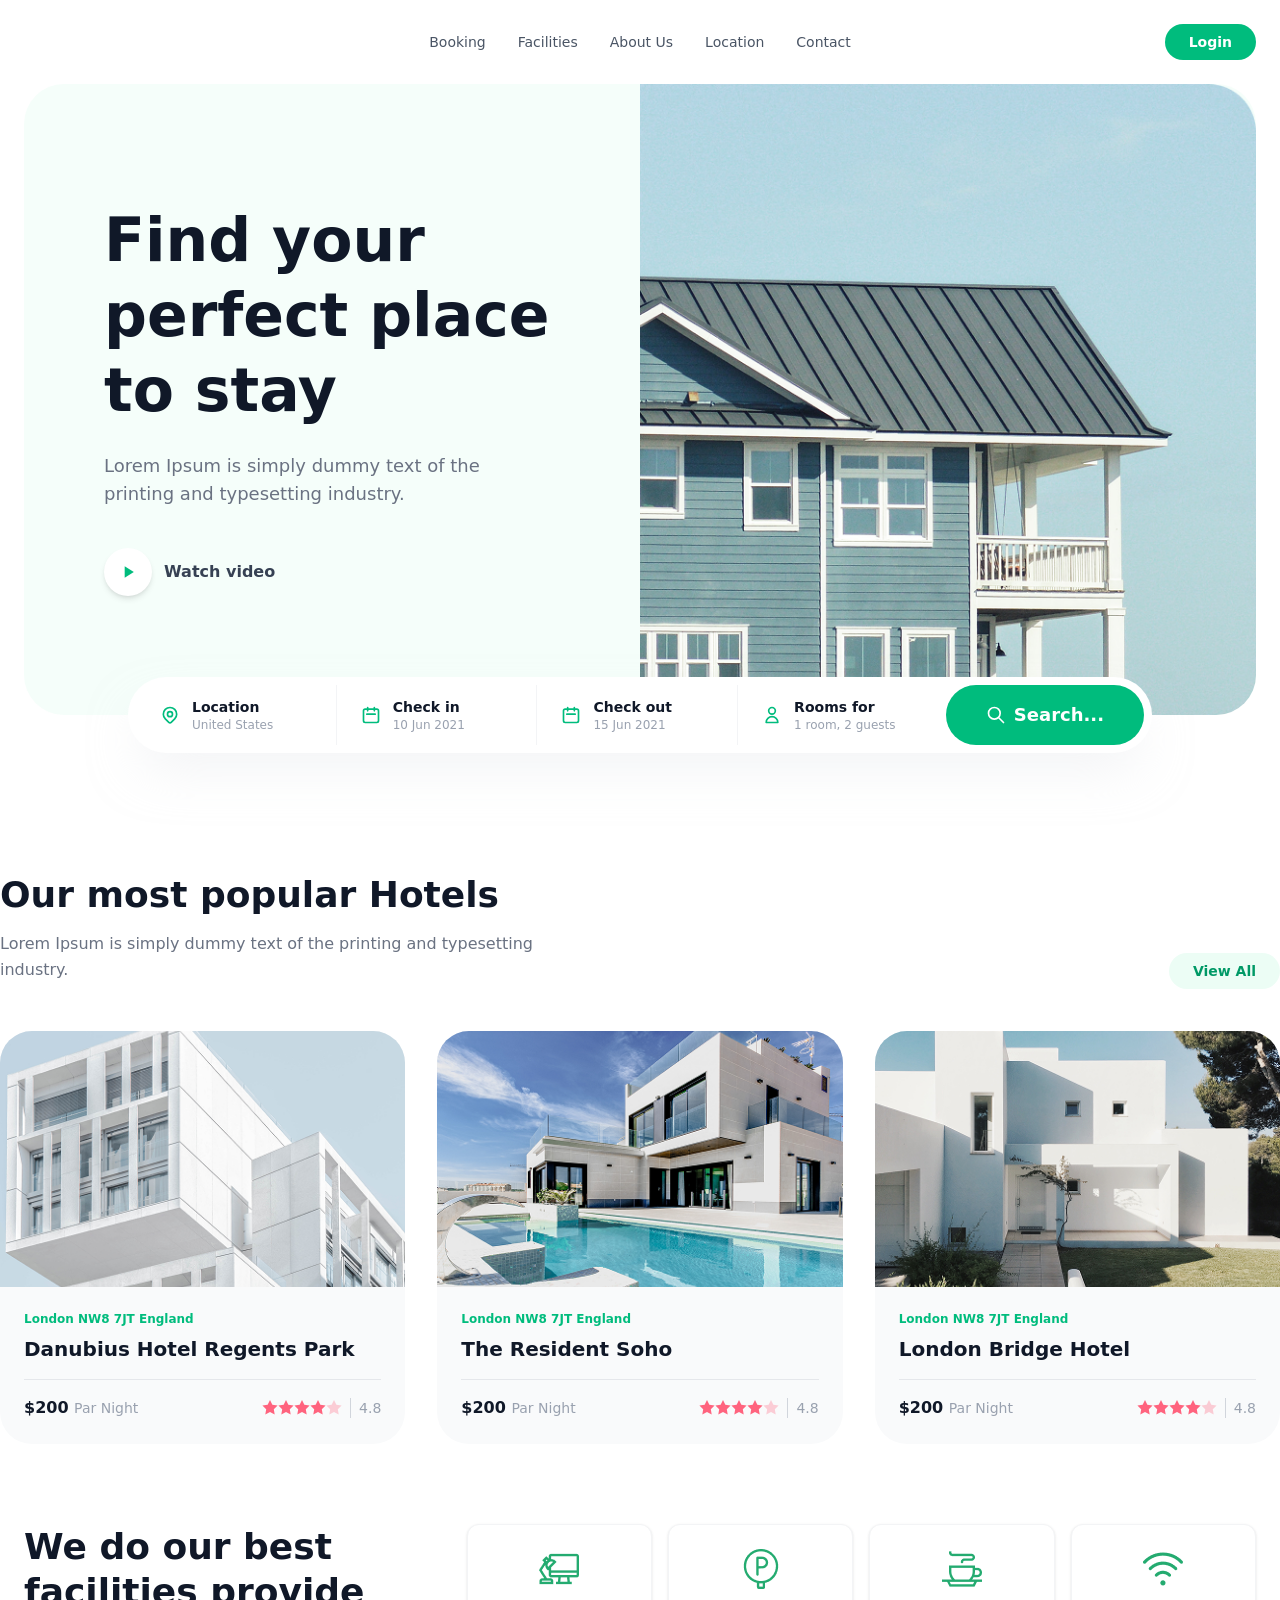
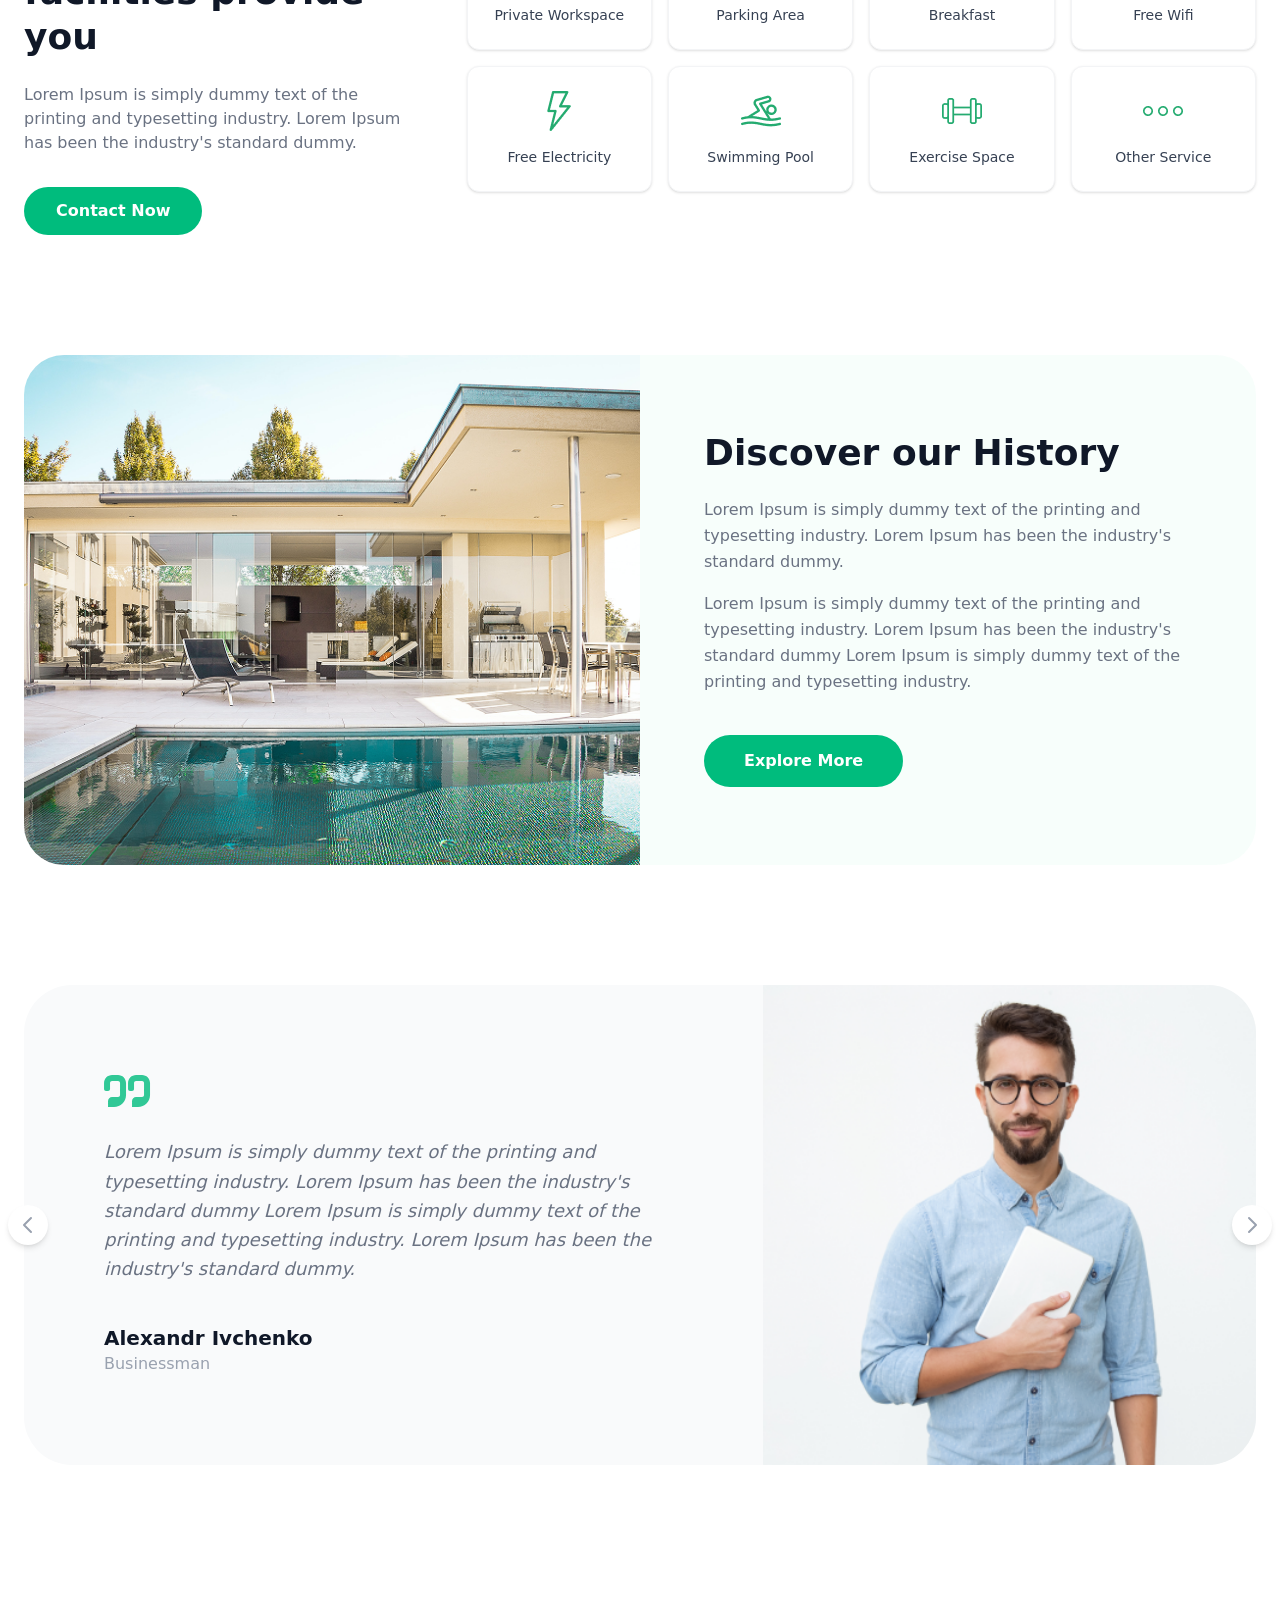
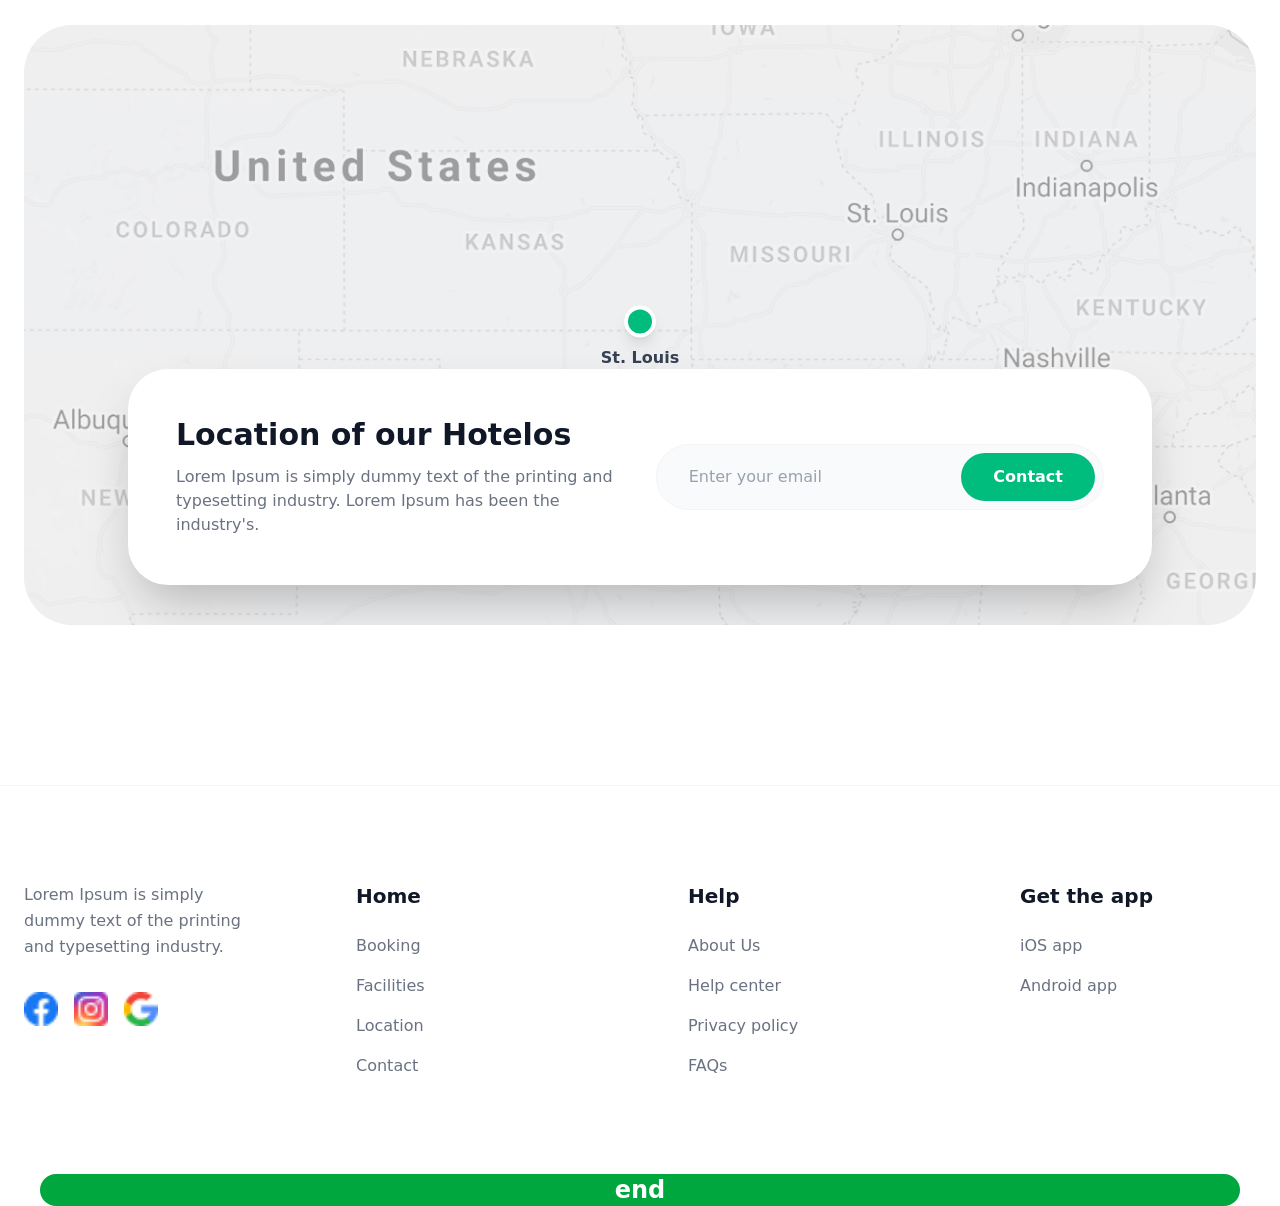
==== commit da050334: "secrrr" ====
--- a/index.html
+++ b/index.html
@@ -329,6 +329,38 @@
     </div>
 </section>
 
+<section class="max-w-7xl mx-auto px-6 py-20">
+    <div class="relative rounded-[3rem] overflow-hidden h-[600px] bg-gray-100">
+        <img src="./src/map (1).png" 
+             alt="Map" class="w-full h-full object-cover grayscale opacity-40">
+        
+        <div class="absolute top-1/2 left-1/2 -translate-x-1/2 -translate-y-1/2 text-center">
+     
+            <div class="relative inline-block">
+                <div class="w-8 h-8 bg-emerald-500 rounded-full border-4 border-white shadow-lg relative z-10"></div>
+                
+                <span class="absolute top-full left-1/2 -translate-x-1/2 mt-2 font-bold text-gray-700 whitespace-nowrap">St. Louis</span>
+            </div>
+        </div>
+
+        <div class="absolute bottom-10 left-1/2 -translate-x-1/2 w-[90%] max-w-5xl bg-white rounded-[2.5rem] p-8 md:p-12 shadow-2xl flex flex-col md:flex-row items-center justify-between gap-8">
+            <div class="md:w-1/2">
+                <h3 class="text-3xl font-bold text-gray-900 mb-3">Location of our Hotelos</h3>
+                <p class="text-gray-500">
+                    Lorem Ipsum is simply dummy text of the printing and typesetting industry. Lorem Ipsum has been the industry's.
+                </p>
+            </div>
+
+            <div class="md:w-1/2 w-full flex items-center bg-gray-50 rounded-full p-2 border border-gray-100">
+                <input type="email" placeholder="Enter your email" 
+                       class="bg-transparent flex-1 px-6 py-2 outline-none text-gray-700 placeholder:text-gray-400">
+                <button class="bg-emerald-500 text-white px-8 py-3 rounded-full font-semibold hover:bg-emerald-600 transition">
+                    Contact
+                </button>
+            </div>
+        </div>
+    </div>
+</section>
 
 <footer class="max-w-7xl mx-auto px-6 py-24 mt-20 border-t border-gray-100">
     <div class="grid grid-cols-1 md:grid-cols-4 gap-12 lg:gap-24">
@@ -372,7 +404,7 @@
         </div>
     </div>
 </footer>
-<div class="text-center"><a href="./src/s3.html" class="p-3 text-2xl text-center font-[600] text-[white] bg-green-600 rounded-2xl">end</a></div>
+<div class="text-center w-[1200px] m-auto bg-green-600 rounded-2xl"><a href="./src/s3.html" class=" text-2xl text-center font-[600] text-[white] bg-green-600 rounded-2xl w-[300px]">end</a></div>
 </body>
 
 </html>
--- a/src/output.css
+++ b/src/output.css
@@ -56,10 +56,13 @@
     --text-5xl--line-height: 1;
     --text-6xl: 3.75rem;
     --text-6xl--line-height: 1;
+    --text-7xl: 4.5rem;
+    --text-7xl--line-height: 1;
     --font-weight-normal: 400;
     --font-weight-medium: 500;
     --font-weight-semibold: 600;
     --font-weight-bold: 700;
+    --tracking-widest: 0.1em;
     --leading-tight: 1.25;
     --leading-relaxed: 1.625;
     --radius-lg: 0.5rem;
@@ -243,6 +246,21 @@
   .top-1\/2 {
     top: calc(1 / 2 * 100%);
   }
+  .top-\[0px\] {
+    top: 0px;
+  }
+  .top-\[10px\] {
+    top: 10px;
+  }
+  .top-\[20px\] {
+    top: 20px;
+  }
+  .top-\[30px\] {
+    top: 30px;
+  }
+  .top-\[40px\] {
+    top: 40px;
+  }
   .top-full {
     top: 100%;
   }
@@ -252,12 +270,21 @@
   .right-2 {
     right: calc(var(--spacing) * 2);
   }
+  .right-12 {
+    right: calc(var(--spacing) * 12);
+  }
   .bottom-0 {
     bottom: calc(var(--spacing) * 0);
   }
   .bottom-10 {
     bottom: calc(var(--spacing) * 10);
   }
+  .bottom-20 {
+    bottom: calc(var(--spacing) * 20);
+  }
+  .-left-10 {
+    left: calc(var(--spacing) * -10);
+  }
   .left-1 {
     left: calc(var(--spacing) * 1);
   }
@@ -267,12 +294,27 @@
   .left-2 {
     left: calc(var(--spacing) * 2);
   }
+  .left-12 {
+    left: calc(var(--spacing) * 12);
+  }
+  .left-\[100px\] {
+    left: 100px;
+  }
+  .left-\[200px\] {
+    left: 200px;
+  }
   .z-10 {
     z-index: 10;
   }
+  .z-20 {
+    z-index: 20;
+  }
   .col-span-1 {
     grid-column: span 1 / span 1;
   }
+  .m-auto {
+    margin: auto;
+  }
   .mx-auto {
     margin-inline: auto;
   }
@@ -291,9 +333,21 @@
   .mt-20 {
     margin-top: calc(var(--spacing) * 20);
   }
+  .mt-\[30px\] {
+    margin-top: 30px;
+  }
+  .mt-\[60px\] {
+    margin-top: 60px;
+  }
   .-mr-20 {
     margin-right: calc(var(--spacing) * -20);
   }
+  .mr-1 {
+    margin-right: calc(var(--spacing) * 1);
+  }
+  .mr-2 {
+    margin-right: calc(var(--spacing) * 2);
+  }
   .mr-3 {
     margin-right: calc(var(--spacing) * 3);
   }
@@ -327,6 +381,9 @@
   .ml-2 {
     margin-left: calc(var(--spacing) * 2);
   }
+  .ml-20 {
+    margin-left: calc(var(--spacing) * 20);
+  }
   .flex {
     display: flex;
   }
@@ -342,6 +399,9 @@
   .table {
     display: table;
   }
+  .h-3 {
+    height: calc(var(--spacing) * 3);
+  }
   .h-4 {
     height: calc(var(--spacing) * 4);
   }
@@ -363,6 +423,9 @@
   .h-14 {
     height: calc(var(--spacing) * 14);
   }
+  .h-16 {
+    height: calc(var(--spacing) * 16);
+  }
   .h-40 {
     height: calc(var(--spacing) * 40);
   }
@@ -375,6 +438,12 @@
   .h-\[34px\] {
     height: 34px;
   }
+  .h-\[400px\] {
+    height: 400px;
+  }
+  .h-\[500px\] {
+    height: 500px;
+  }
   .h-\[600px\] {
     height: 600px;
   }
@@ -390,6 +459,9 @@
   .min-h-\[600px\] {
     min-height: 600px;
   }
+  .w-3 {
+    width: calc(var(--spacing) * 3);
+  }
   .w-4 {
     width: calc(var(--spacing) * 4);
   }
@@ -411,9 +483,18 @@
   .w-14 {
     width: calc(var(--spacing) * 14);
   }
+  .w-24 {
+    width: calc(var(--spacing) * 24);
+  }
+  .w-34 {
+    width: calc(var(--spacing) * 34);
+  }
   .w-64 {
     width: calc(var(--spacing) * 64);
   }
+  .w-\[3--\] {
+    width: 3--;
+  }
   .w-\[24px\] {
     width: 24px;
   }
@@ -426,6 +507,15 @@
   .w-\[95\%\] {
     width: 95%;
   }
+  .w-\[300px\] {
+    width: 300px;
+  }
+  .w-\[900px\] {
+    width: 900px;
+  }
+  .w-\[1200px\] {
+    width: 1200px;
+  }
   .w-full {
     width: 100%;
   }
@@ -437,6 +527,12 @@
   }
   .max-w-7xl {
     max-width: var(--container-7xl);
+  }
+  .max-w-\[280px\] {
+    max-width: 280px;
+  }
+  .max-w-\[1440px\] {
+    max-width: 1440px;
   }
   .max-w-md {
     max-width: var(--container-md);
@@ -532,6 +628,13 @@
       margin-block-end: calc(calc(var(--spacing) * 4) * calc(1 - var(--tw-space-y-reverse)));
     }
   }
+  .space-y-6 {
+    :where(& > :not(:last-child)) {
+      --tw-space-y-reverse: 0;
+      margin-block-start: calc(calc(var(--spacing) * 6) * var(--tw-space-y-reverse));
+      margin-block-end: calc(calc(var(--spacing) * 6) * calc(1 - var(--tw-space-y-reverse)));
+    }
+  }
   .space-x-2 {
     :where(& > :not(:last-child)) {
       --tw-space-x-reverse: 0;
@@ -553,6 +656,13 @@
       margin-inline-end: calc(calc(var(--spacing) * 4) * calc(1 - var(--tw-space-x-reverse)));
     }
   }
+  .space-x-6 {
+    :where(& > :not(:last-child)) {
+      --tw-space-x-reverse: 0;
+      margin-inline-start: calc(calc(var(--spacing) * 6) * var(--tw-space-x-reverse));
+      margin-inline-end: calc(calc(var(--spacing) * 6) * calc(1 - var(--tw-space-x-reverse)));
+    }
+  }
   .space-x-8 {
     :where(& > :not(:last-child)) {
       --tw-space-x-reverse: 0;
@@ -593,10 +703,18 @@
   .rounded-xl {
     border-radius: var(--radius-xl);
   }
+  .rounded-r-\[3rem\] {
+    border-top-right-radius: 3rem;
+    border-bottom-right-radius: 3rem;
+  }
   .border {
     border-style: var(--tw-border-style);
     border-width: 1px;
   }
+  .border-2 {
+    border-style: var(--tw-border-style);
+    border-width: 2px;
+  }
   .border-4 {
     border-style: var(--tw-border-style);
     border-width: 4px;
@@ -616,6 +734,9 @@
   .border-emerald-50 {
     border-color: var(--color-emerald-50);
   }
+  .border-gray-50 {
+    border-color: var(--color-gray-50);
+  }
   .border-gray-100 {
     border-color: var(--color-gray-100);
   }
@@ -627,6 +748,9 @@
   }
   .border-white {
     border-color: var(--color-white);
+  }
+  .bg-\[\#F7FBF9\] {
+    background-color: #F7FBF9;
   }
   .bg-amber-950 {
     background-color: var(--color-amber-950);
@@ -712,6 +836,9 @@
   .p-12 {
     padding: calc(var(--spacing) * 12);
   }
+  .p-20 {
+    padding: calc(var(--spacing) * 20);
+  }
   .px-6 {
     padding-inline: calc(var(--spacing) * 6);
   }
@@ -748,6 +875,9 @@
   .py-10 {
     padding-block: calc(var(--spacing) * 10);
   }
+  .py-12 {
+    padding-block: calc(var(--spacing) * 12);
+  }
   .py-20 {
     padding-block: calc(var(--spacing) * 20);
   }
@@ -756,6 +886,9 @@
   }
   .pt-4 {
     padding-top: calc(var(--spacing) * 4);
+  }
+  .pt-10 {
+    padding-top: calc(var(--spacing) * 10);
   }
   .pl-2 {
     padding-left: calc(var(--spacing) * 2);
@@ -834,6 +967,10 @@
     --tw-font-weight: var(--font-weight-semibold);
     font-weight: var(--font-weight-semibold);
   }
+  .tracking-widest {
+    --tw-tracking: var(--tracking-widest);
+    letter-spacing: var(--tracking-widest);
+  }
   .whitespace-nowrap {
     white-space: nowrap;
   }
@@ -849,6 +986,9 @@
   .text-emerald-600 {
     color: var(--color-emerald-600);
   }
+  .text-gray-200 {
+    color: var(--color-gray-200);
+  }
   .text-gray-400 {
     color: var(--color-gray-400);
   }
@@ -872,6 +1012,9 @@
   }
   .text-white {
     color: var(--color-white);
+  }
+  .uppercase {
+    text-transform: uppercase;
   }
   .italic {
     font-style: italic;
@@ -902,6 +1045,10 @@
   }
   .shadow-sm {
     --tw-shadow: 0 1px 3px 0 var(--tw-shadow-color, rgb(0 0 0 / 0.1)), 0 1px 2px -1px var(--tw-shadow-color, rgb(0 0 0 / 0.1));
+    box-shadow: var(--tw-inset-shadow), var(--tw-inset-ring-shadow), var(--tw-ring-offset-shadow), var(--tw-ring-shadow), var(--tw-shadow);
+  }
+  .shadow-xl {
+    --tw-shadow: 0 20px 25px -5px var(--tw-shadow-color, rgb(0 0 0 / 0.1)), 0 8px 10px -6px var(--tw-shadow-color, rgb(0 0 0 / 0.1));
     box-shadow: var(--tw-inset-shadow), var(--tw-inset-ring-shadow), var(--tw-ring-offset-shadow), var(--tw-ring-shadow), var(--tw-shadow);
   }
   .shadow-blue-200 {
@@ -910,6 +1057,12 @@
       --tw-shadow-color: color-mix(in oklab, var(--color-blue-200) var(--tw-shadow-alpha), transparent);
     }
   }
+  .shadow-emerald-100 {
+    --tw-shadow-color: oklch(95% 0.052 163.051);
+    @supports (color: color-mix(in lab, red, red)) {
+      --tw-shadow-color: color-mix(in oklab, var(--color-emerald-100) var(--tw-shadow-alpha), transparent);
+    }
+  }
   .shadow-emerald-200 {
     --tw-shadow-color: oklch(90.5% 0.093 164.15);
     @supports (color: color-mix(in lab, red, red)) {
@@ -946,6 +1099,9 @@
       --tw-shadow-color: color-mix(in oklab, var(--color-pink-200) var(--tw-shadow-alpha), transparent);
     }
   }
+  .ring-emerald-500 {
+    --tw-ring-color: var(--color-emerald-500);
+  }
   .outline {
     outline-style: var(--tw-outline-style);
     outline-width: 1px;
@@ -965,6 +1121,15 @@
     transition-property: color, background-color, border-color, outline-color, text-decoration-color, fill, stroke, --tw-gradient-from, --tw-gradient-via, --tw-gradient-to, opacity, box-shadow, transform, translate, scale, rotate, filter, -webkit-backdrop-filter, backdrop-filter, display, content-visibility, overlay, pointer-events;
     transition-timing-function: var(--tw-ease, var(--default-transition-timing-function));
     transition-duration: var(--tw-duration, var(--default-transition-duration));
+  }
+  .transition-transform {
+    transition-property: transform, translate, scale, rotate;
+    transition-timing-function: var(--tw-ease, var(--default-transition-timing-function));
+    transition-duration: var(--tw-duration, var(--default-transition-duration));
+  }
+  .duration-300 {
+    --tw-duration: 300ms;
+    transition-duration: 300ms;
   }
   .duration-500 {
     --tw-duration: 500ms;
@@ -1009,6 +1174,13 @@
       }
     }
   }
+  .hover\:border-emerald-200 {
+    &:hover {
+      @media (hover: hover) {
+        border-color: var(--color-emerald-200);
+      }
+    }
+  }
   .hover\:bg-emerald-100 {
     &:hover {
       @media (hover: hover) {
@@ -1038,6 +1210,14 @@
       }
     }
   }
+  .hover\:ring-2 {
+    &:hover {
+      @media (hover: hover) {
+        --tw-ring-shadow: var(--tw-ring-inset,) 0 0 0 calc(2px + var(--tw-ring-offset-width)) var(--tw-ring-color, currentcolor);
+        box-shadow: var(--tw-inset-shadow), var(--tw-inset-ring-shadow), var(--tw-ring-offset-shadow), var(--tw-ring-shadow), var(--tw-shadow);
+      }
+    }
+  }
   .sm\:grid-cols-2 {
     @media (width >= 40rem) {
       grid-template-columns: repeat(2, minmax(0, 1fr));
@@ -1106,6 +1286,17 @@
   .md\:p-20 {
     @media (width >= 48rem) {
       padding: calc(var(--spacing) * 20);
+    }
+  }
+  .md\:text-5xl {
+    @media (width >= 48rem) {
+      font-size: var(--text-5xl);
+      line-height: var(--tw-leading, var(--text-5xl--line-height));
+    }
+  }
+  .lg\:w-1\/2 {
+    @media (width >= 64rem) {
+      width: calc(1 / 2 * 100%);
     }
   }
   .lg\:w-1\/3 {
@@ -1144,6 +1335,12 @@
       line-height: var(--tw-leading, var(--text-6xl--line-height));
     }
   }
+  .lg\:text-7xl {
+    @media (width >= 64rem) {
+      font-size: var(--text-7xl);
+      line-height: var(--tw-leading, var(--text-7xl--line-height));
+    }
+  }
 }
 @property --tw-translate-x {
   syntax: "*";
@@ -1200,6 +1397,10 @@
   inherits: false;
 }
 @property --tw-font-weight {
+  syntax: "*";
+  inherits: false;
+}
+@property --tw-tracking {
   syntax: "*";
   inherits: false;
 }
@@ -1367,6 +1568,7 @@
       --tw-border-style: solid;
       --tw-leading: initial;
       --tw-font-weight: initial;
+      --tw-tracking: initial;
       --tw-shadow: 0 0 #0000;
       --tw-shadow-color: initial;
       --tw-shadow-alpha: 100%;
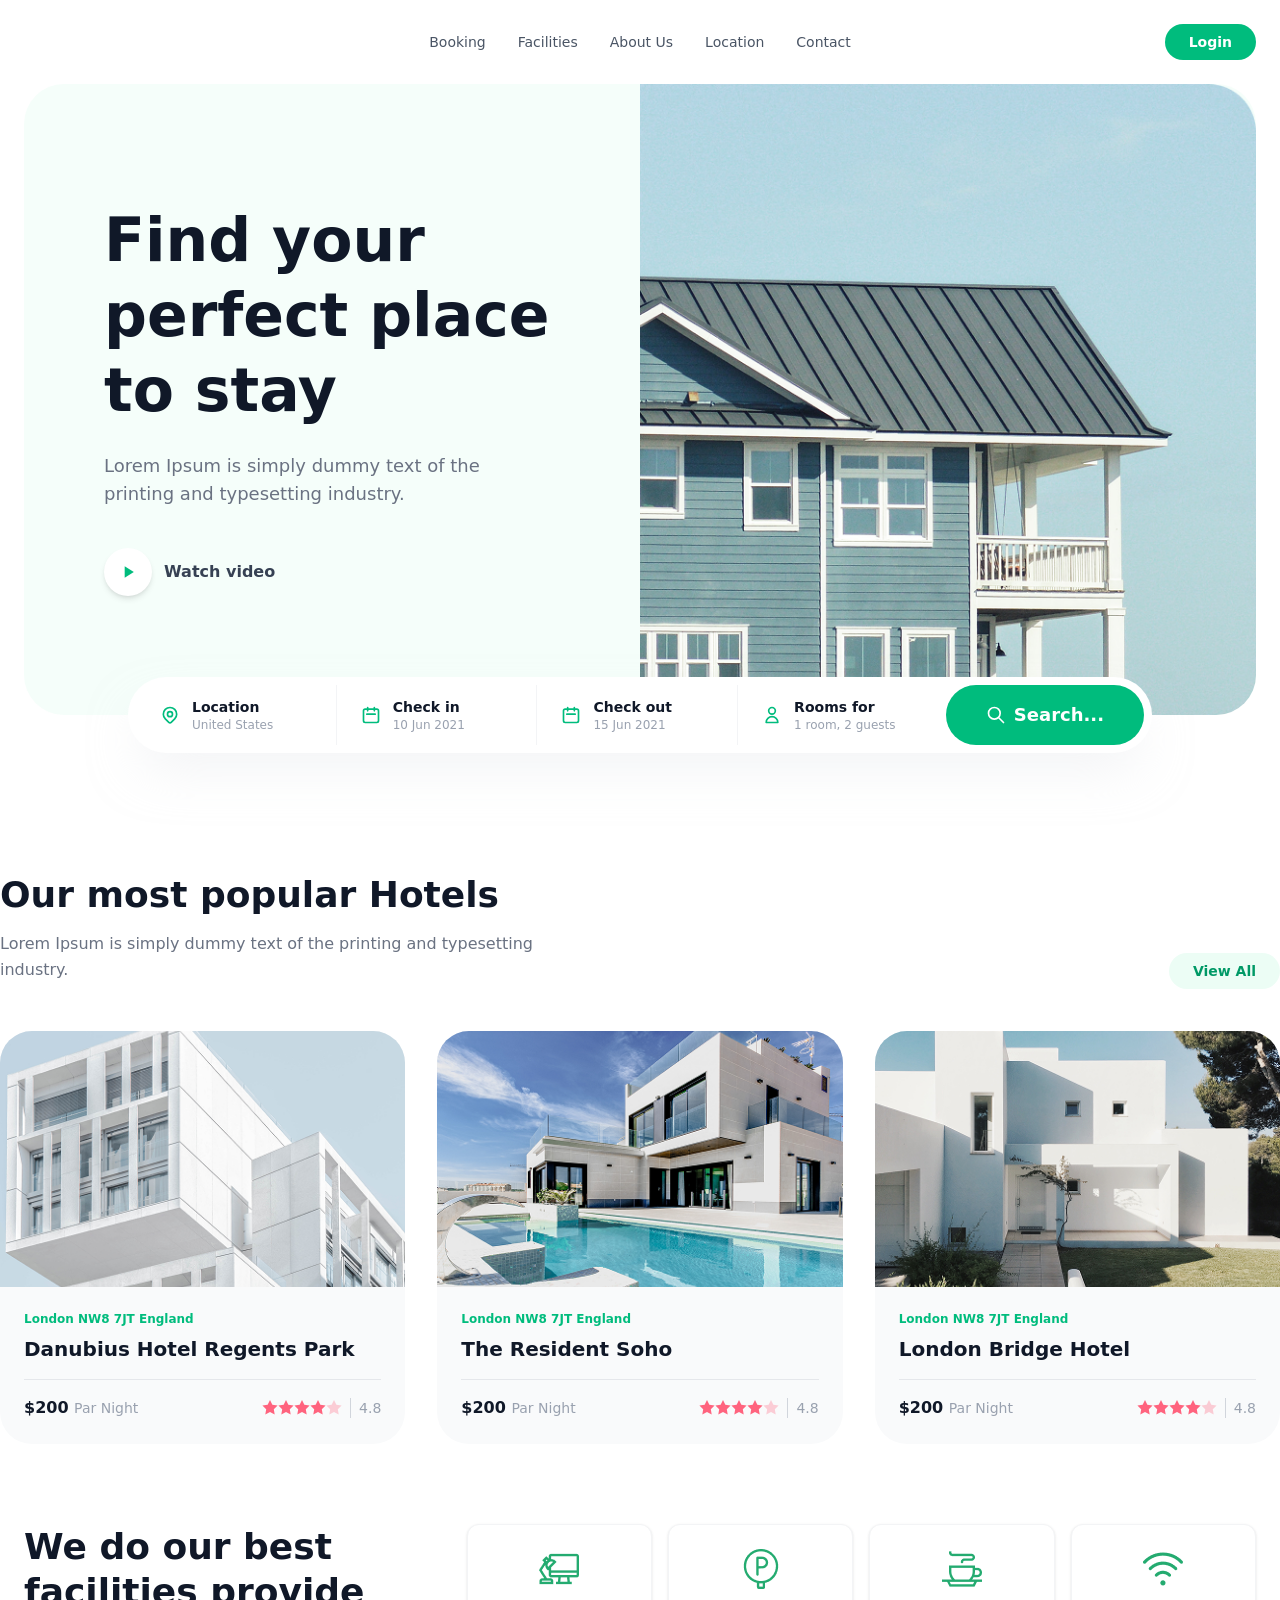
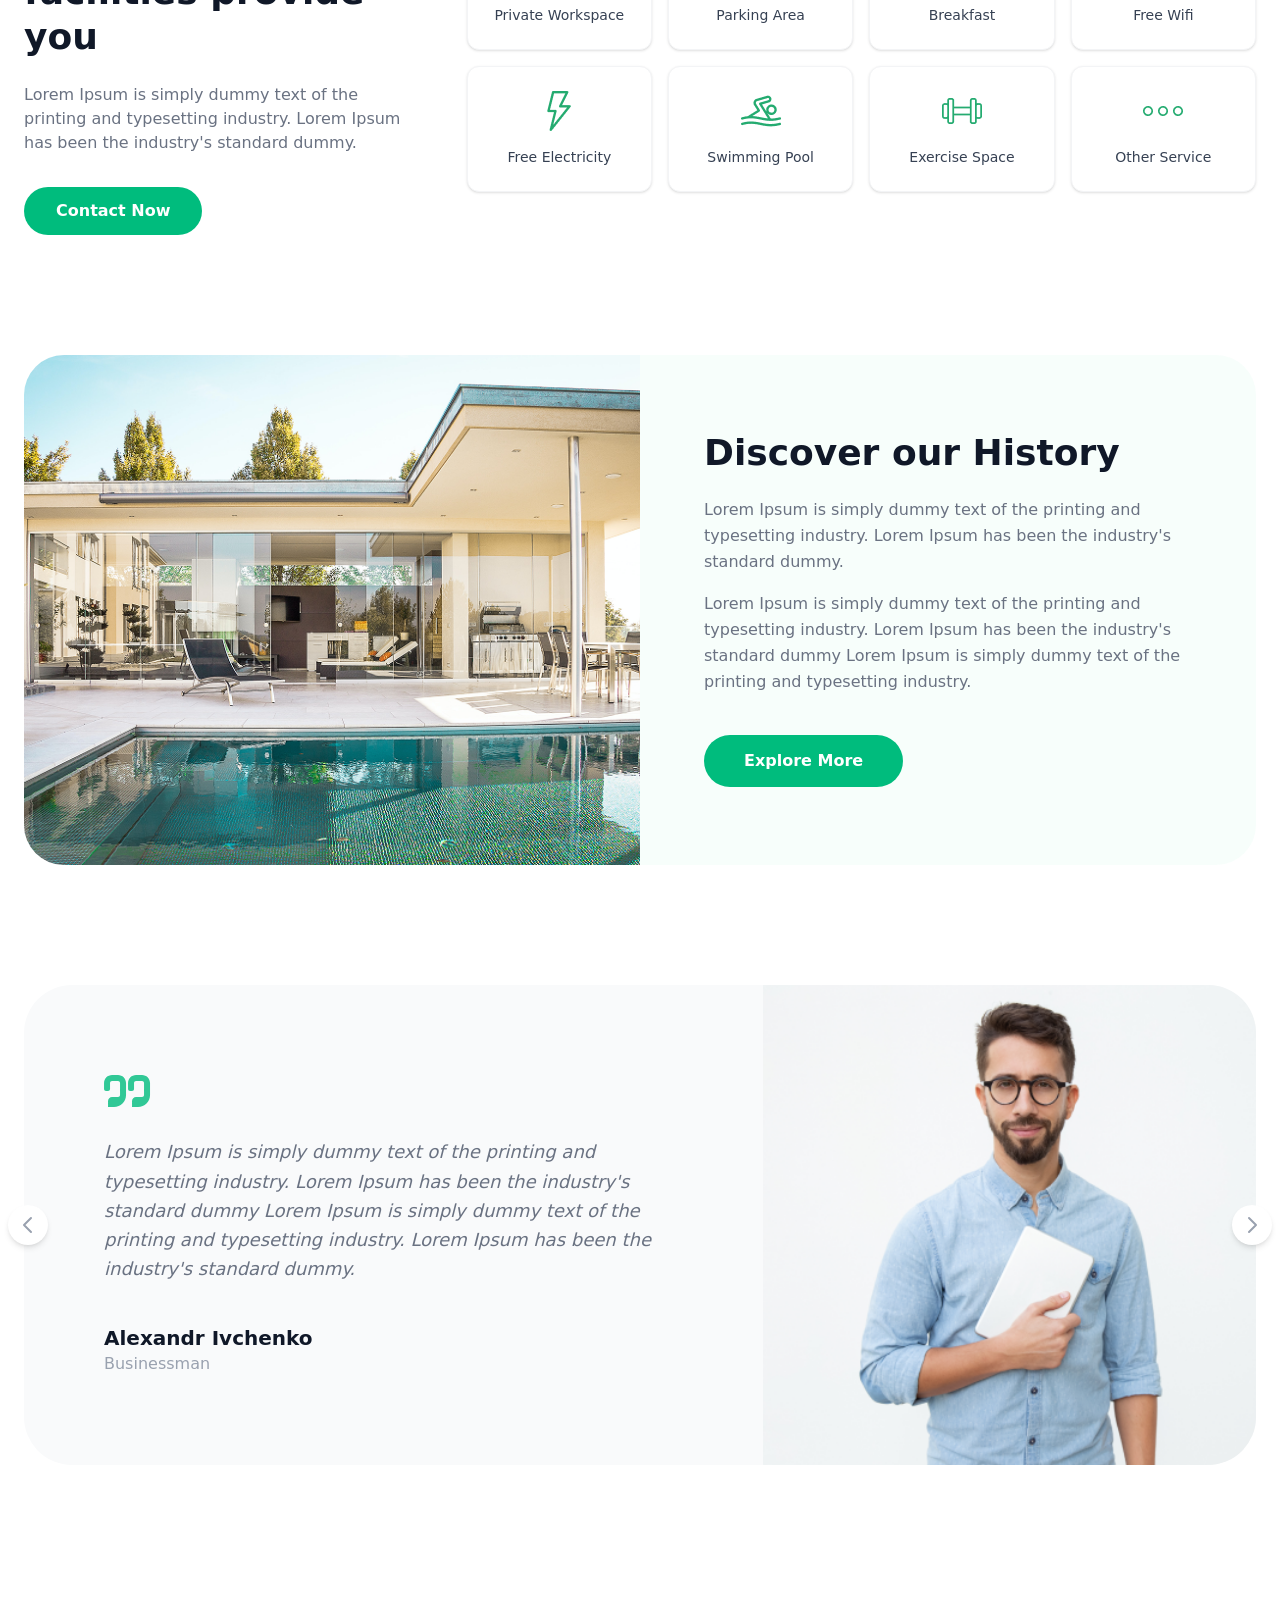
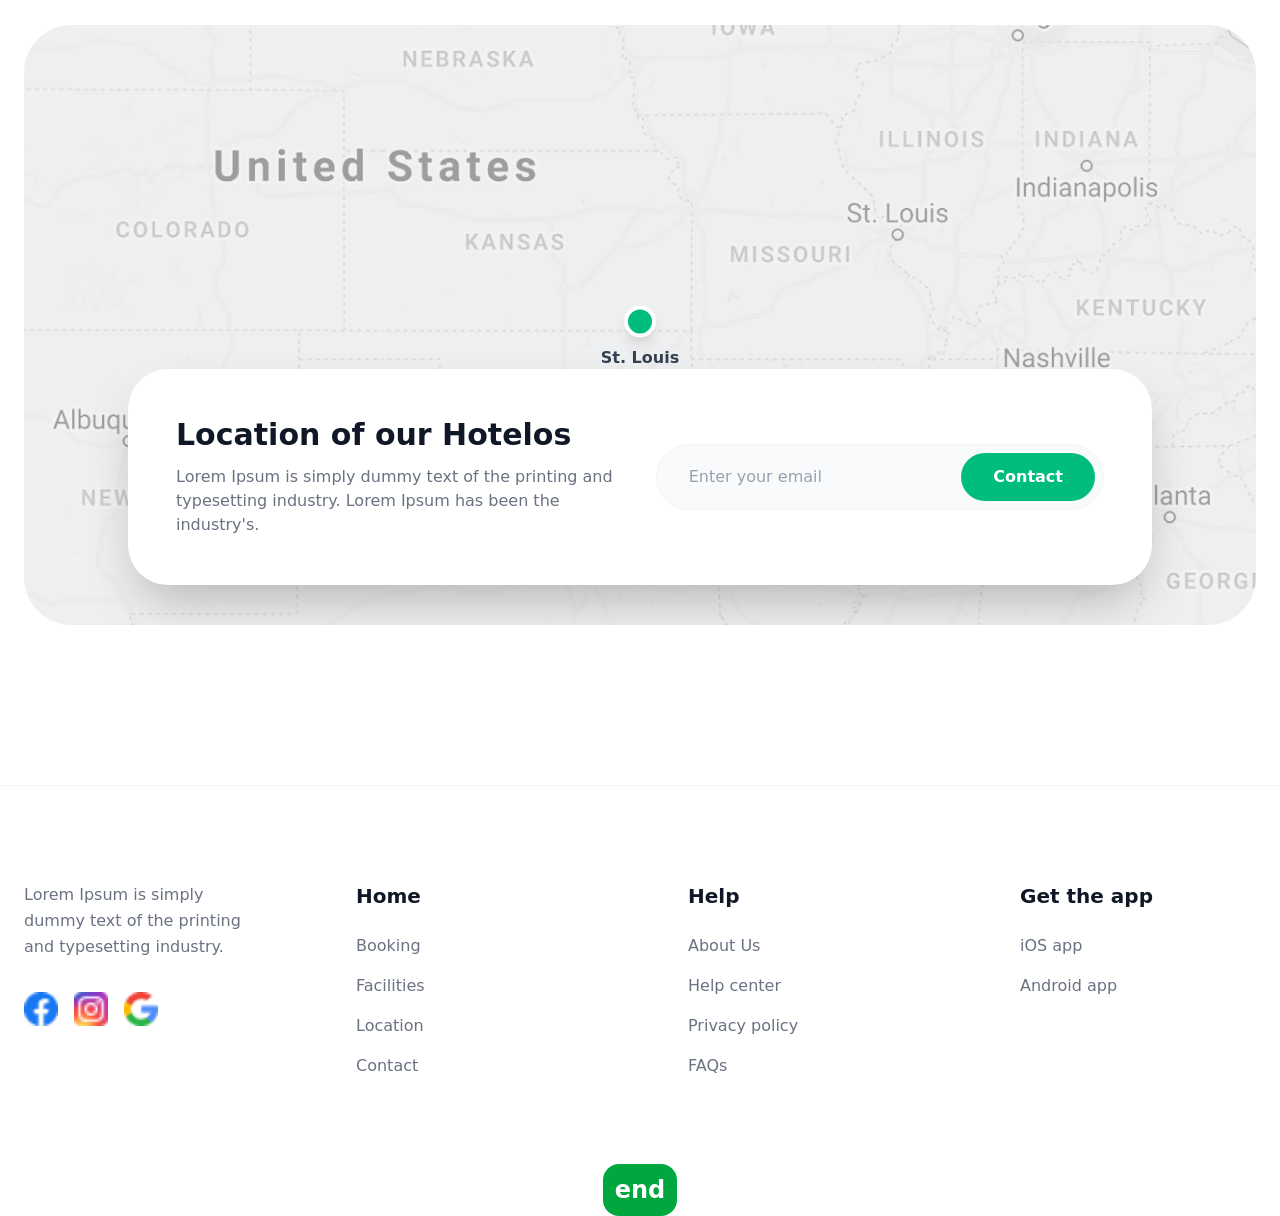
==== commit f8072de3: "serrrrr" ====
--- a/index.html
+++ b/index.html
@@ -328,8 +328,7 @@
         </div>
     </div>
 </section>
-
-<section class="max-w-7xl mx-auto px-6 py-20">
+  <section class="max-w-7xl mx-auto px-6 py-20">
     <div class="relative rounded-[3rem] overflow-hidden h-[600px] bg-gray-100">
         <img src="./src/map (1).png" 
              alt="Map" class="w-full h-full object-cover grayscale opacity-40">
@@ -404,7 +403,8 @@
         </div>
     </div>
 </footer>
-<div class="text-center w-[1200px] m-auto bg-green-600 rounded-2xl"><a href="./src/s3.html" class=" text-2xl text-center font-[600] text-[white] bg-green-600 rounded-2xl w-[300px]">end</a></div>
+<div class="text-center"><a href="./src/s3.html" class="p-3 text-2xl text-center font-[600] text-[white] bg-green-600 rounded-2xl">end</a></div>
 </body>
 
+
 </html>
--- a/src/output.css
+++ b/src/output.css
@@ -378,6 +378,9 @@
   .mb-40 {
     margin-bottom: calc(var(--spacing) * 40);
   }
+  .mb-\[20px\] {
+    margin-bottom: 20px;
+  }
   .ml-2 {
     margin-left: calc(var(--spacing) * 2);
   }
@@ -512,6 +515,9 @@
   }
   .w-\[900px\] {
     width: 900px;
+  }
+  .w-\[1200\] {
+    width: 1200;
   }
   .w-\[1200px\] {
     width: 1200px;
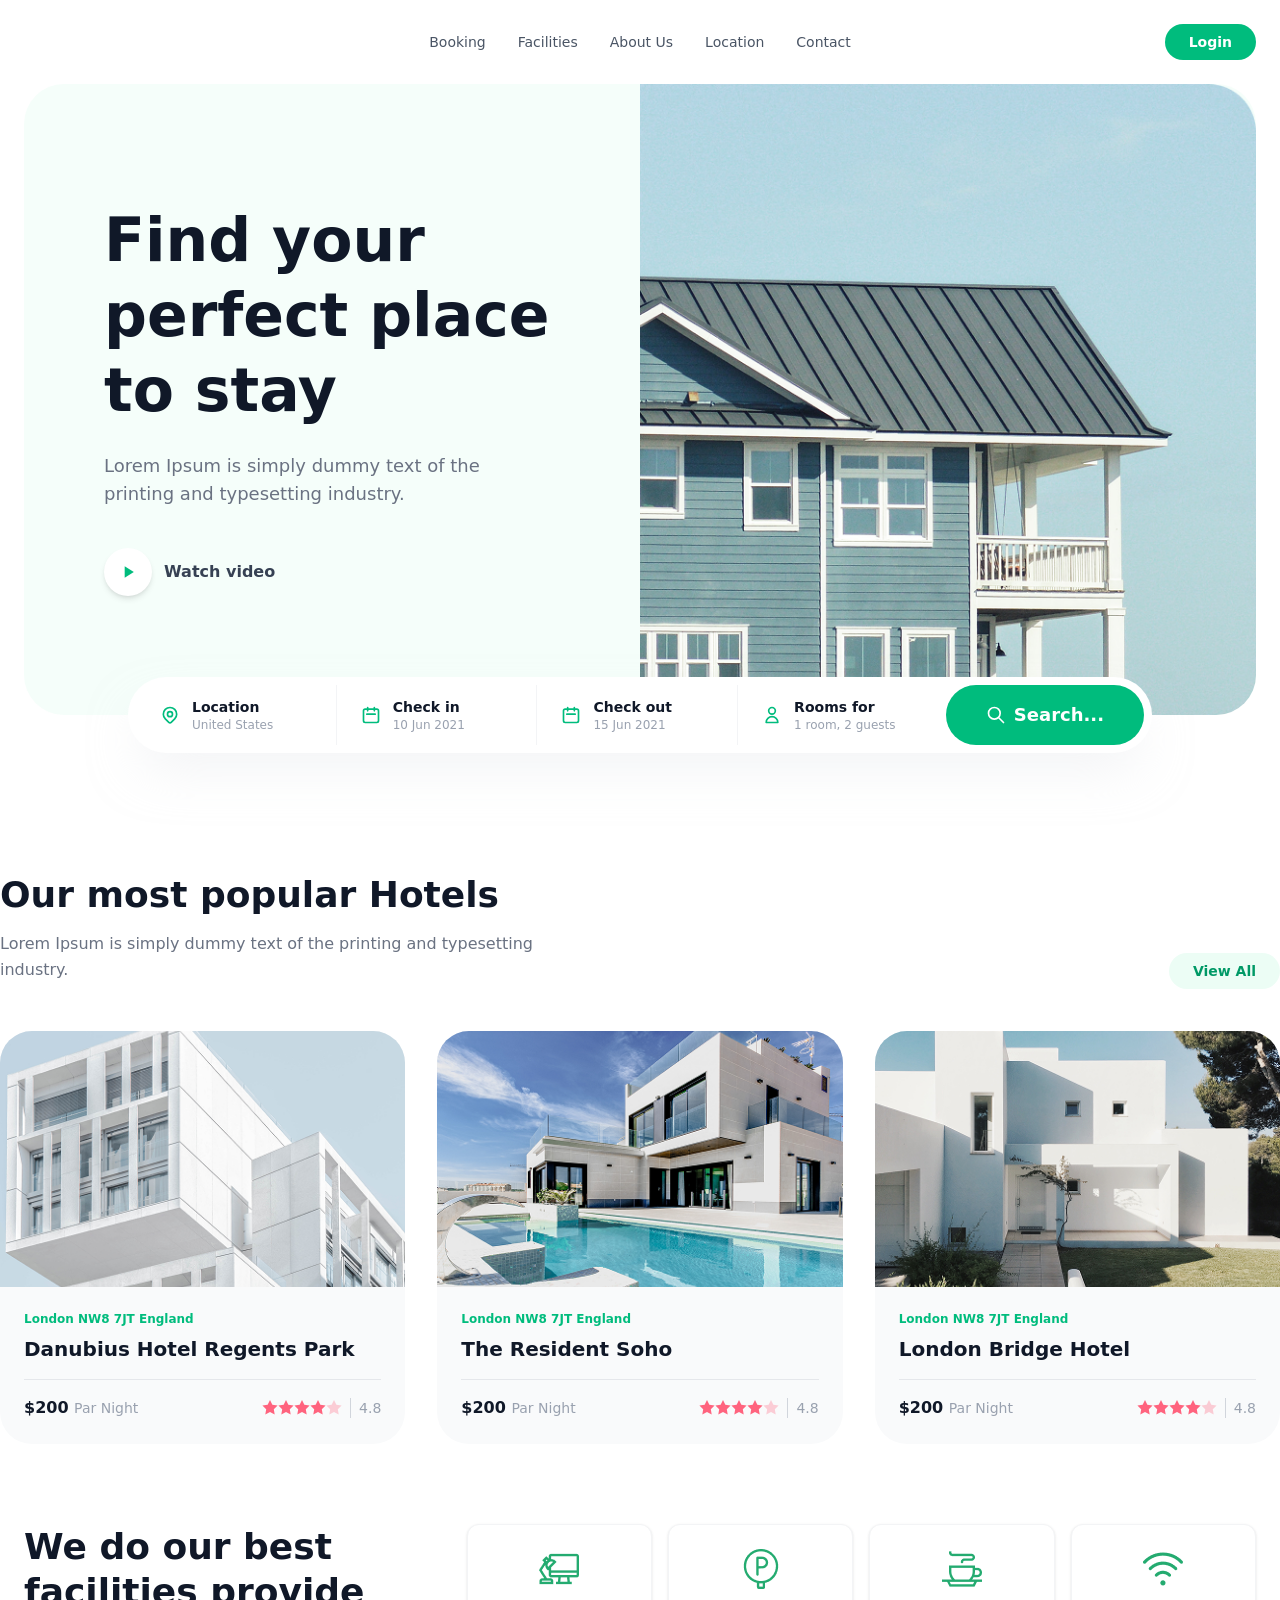
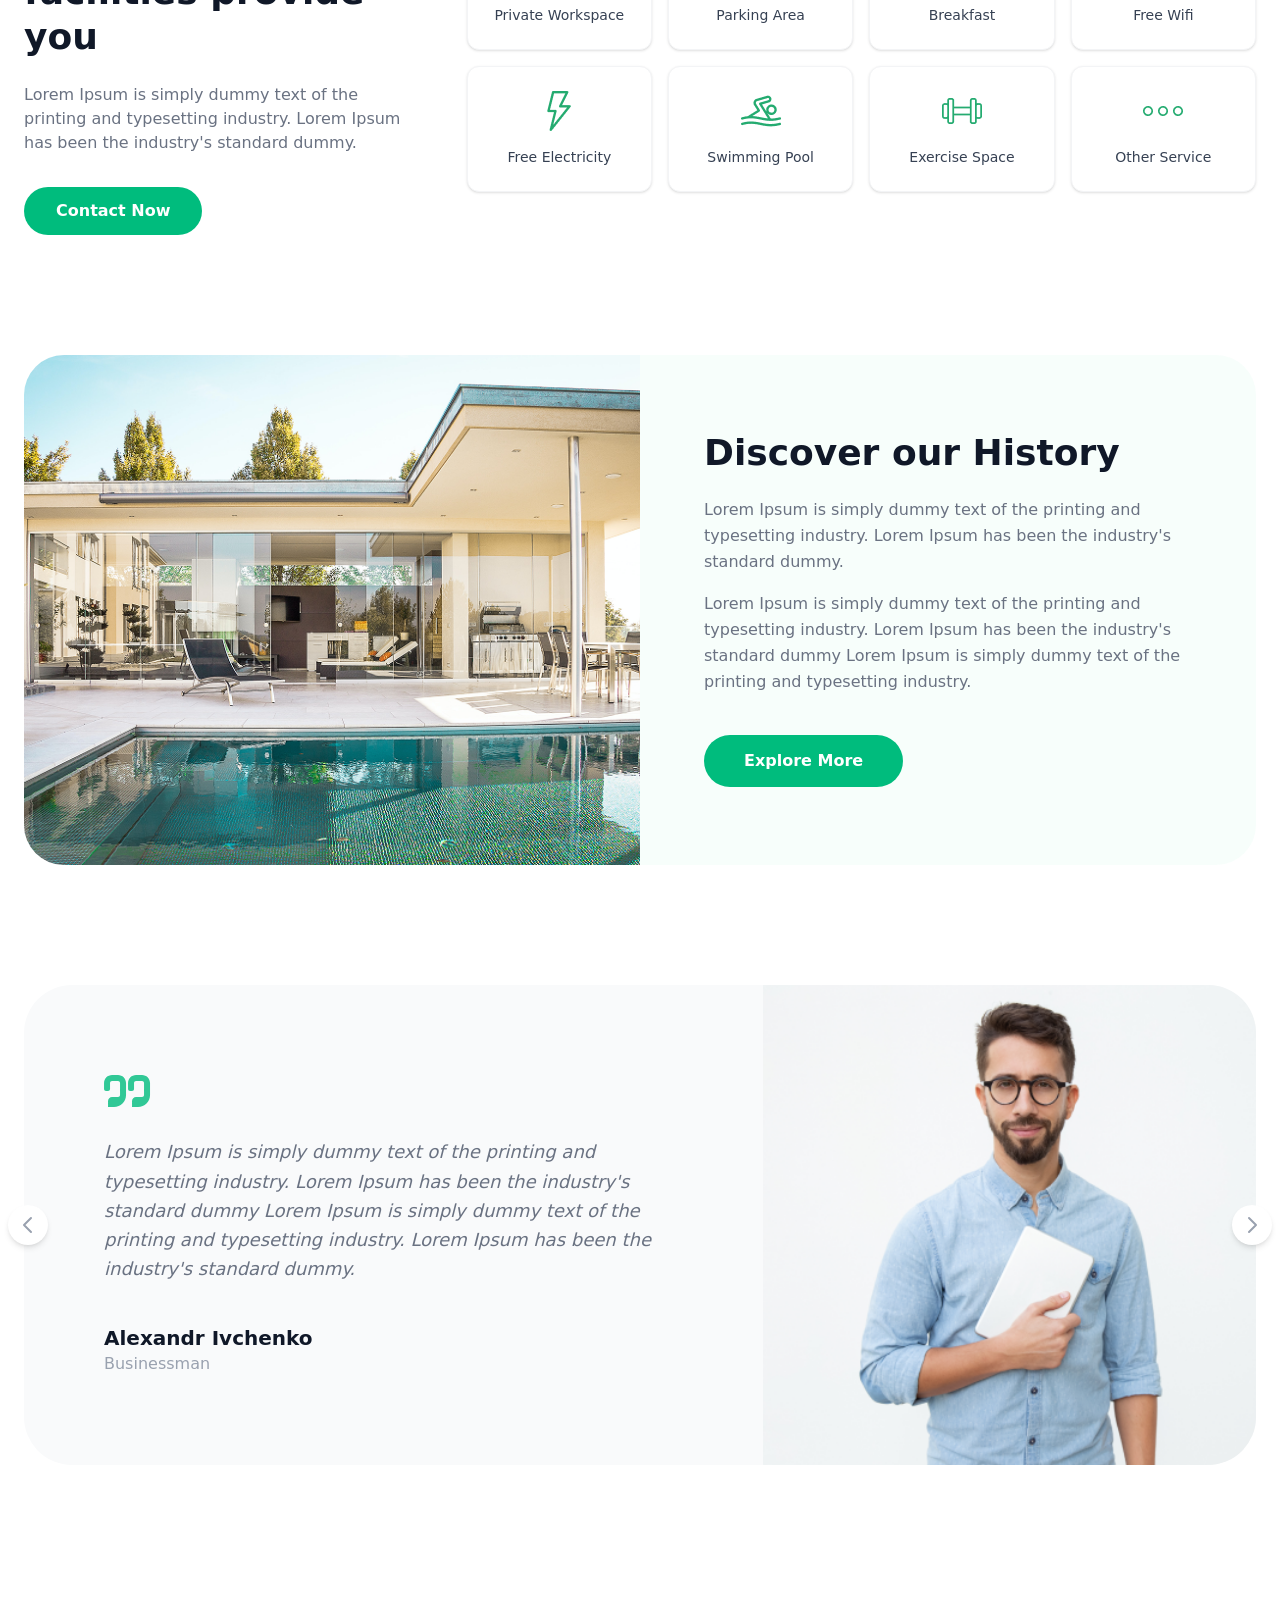
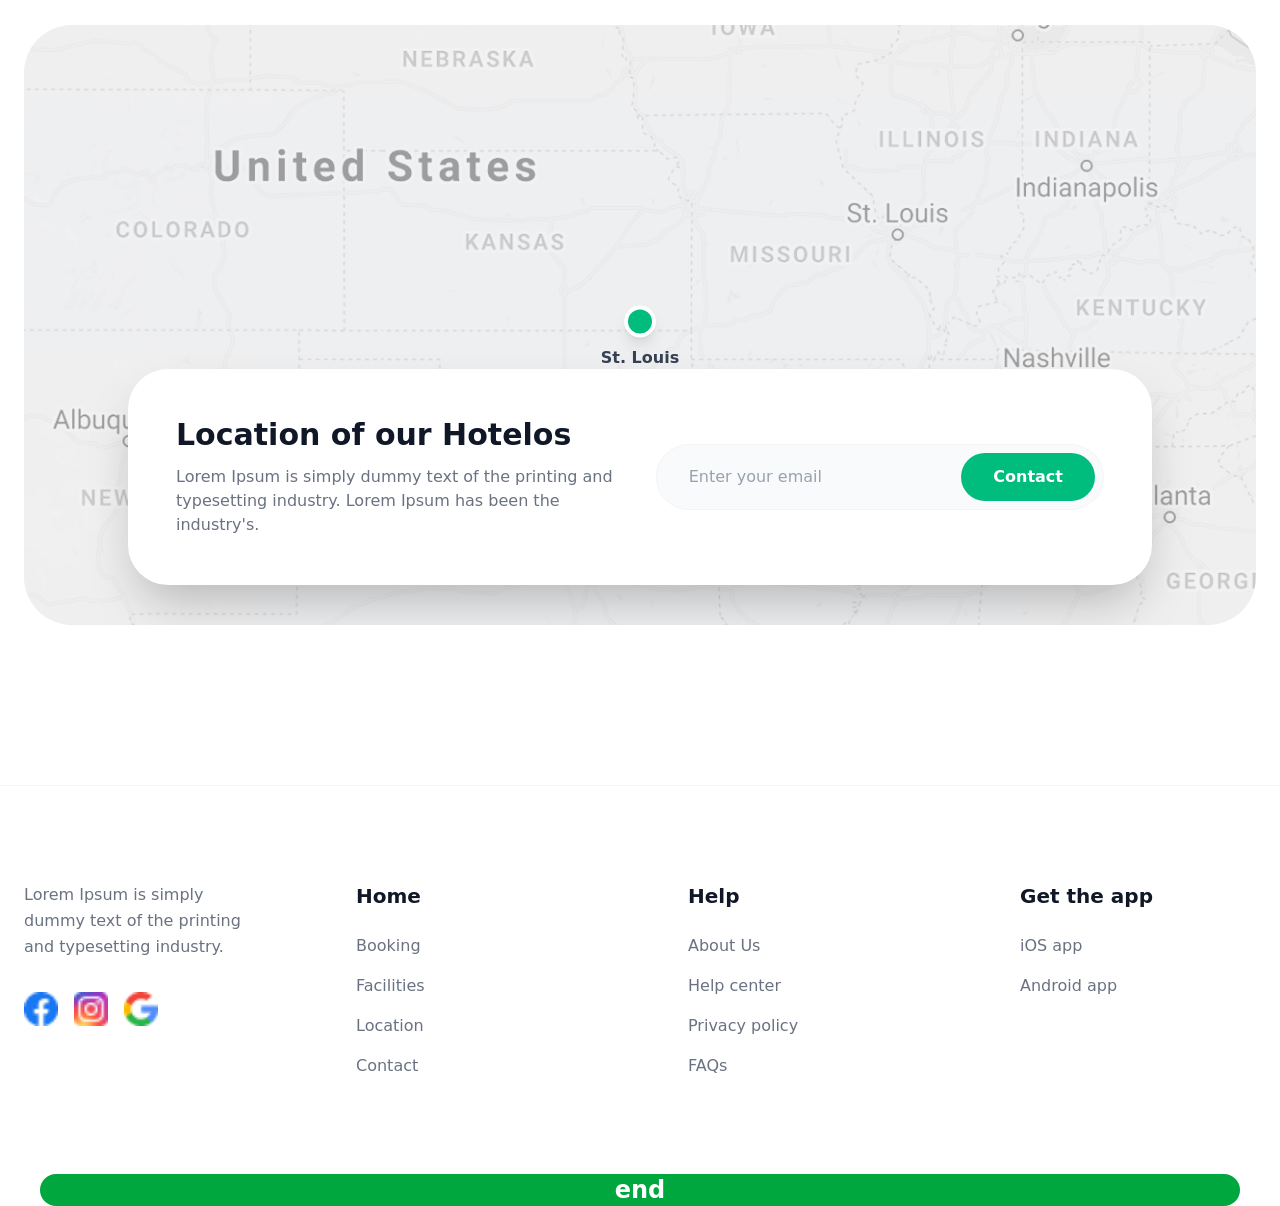
==== commit 7b9dc207: "Merge branch 'main' into s2" ====
--- a/index.html
+++ b/index.html
@@ -403,7 +403,7 @@
         </div>
     </div>
 </footer>
-<div class="text-center"><a href="./src/s3.html" class="p-3 text-2xl text-center font-[600] text-[white] bg-green-600 rounded-2xl">end</a></div>
+<div class="text-center w-[1200px] m-auto bg-green-600 rounded-2xl"><a href="./src/s3.html" class=" text-2xl text-center font-[600] text-[white] bg-green-600 rounded-2xl w-[300px]">end</a></div>
 </body>
 
 
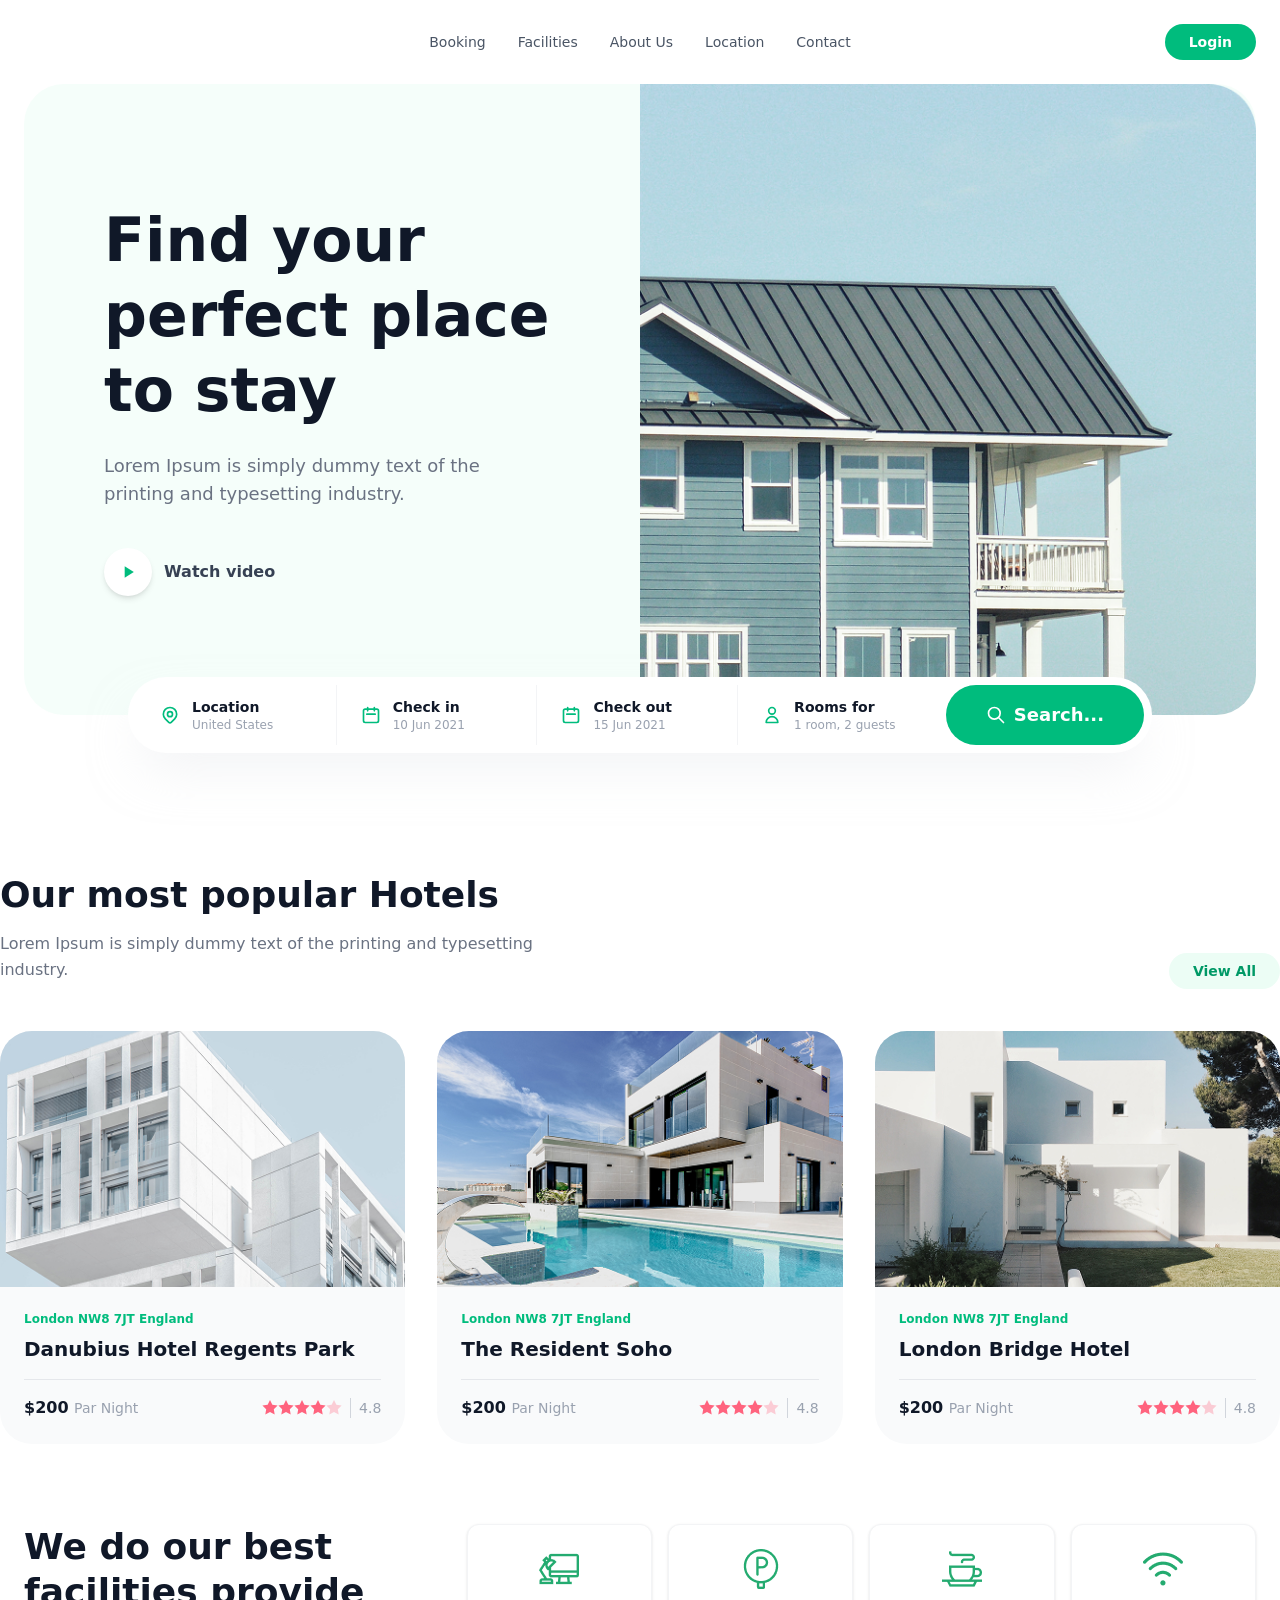
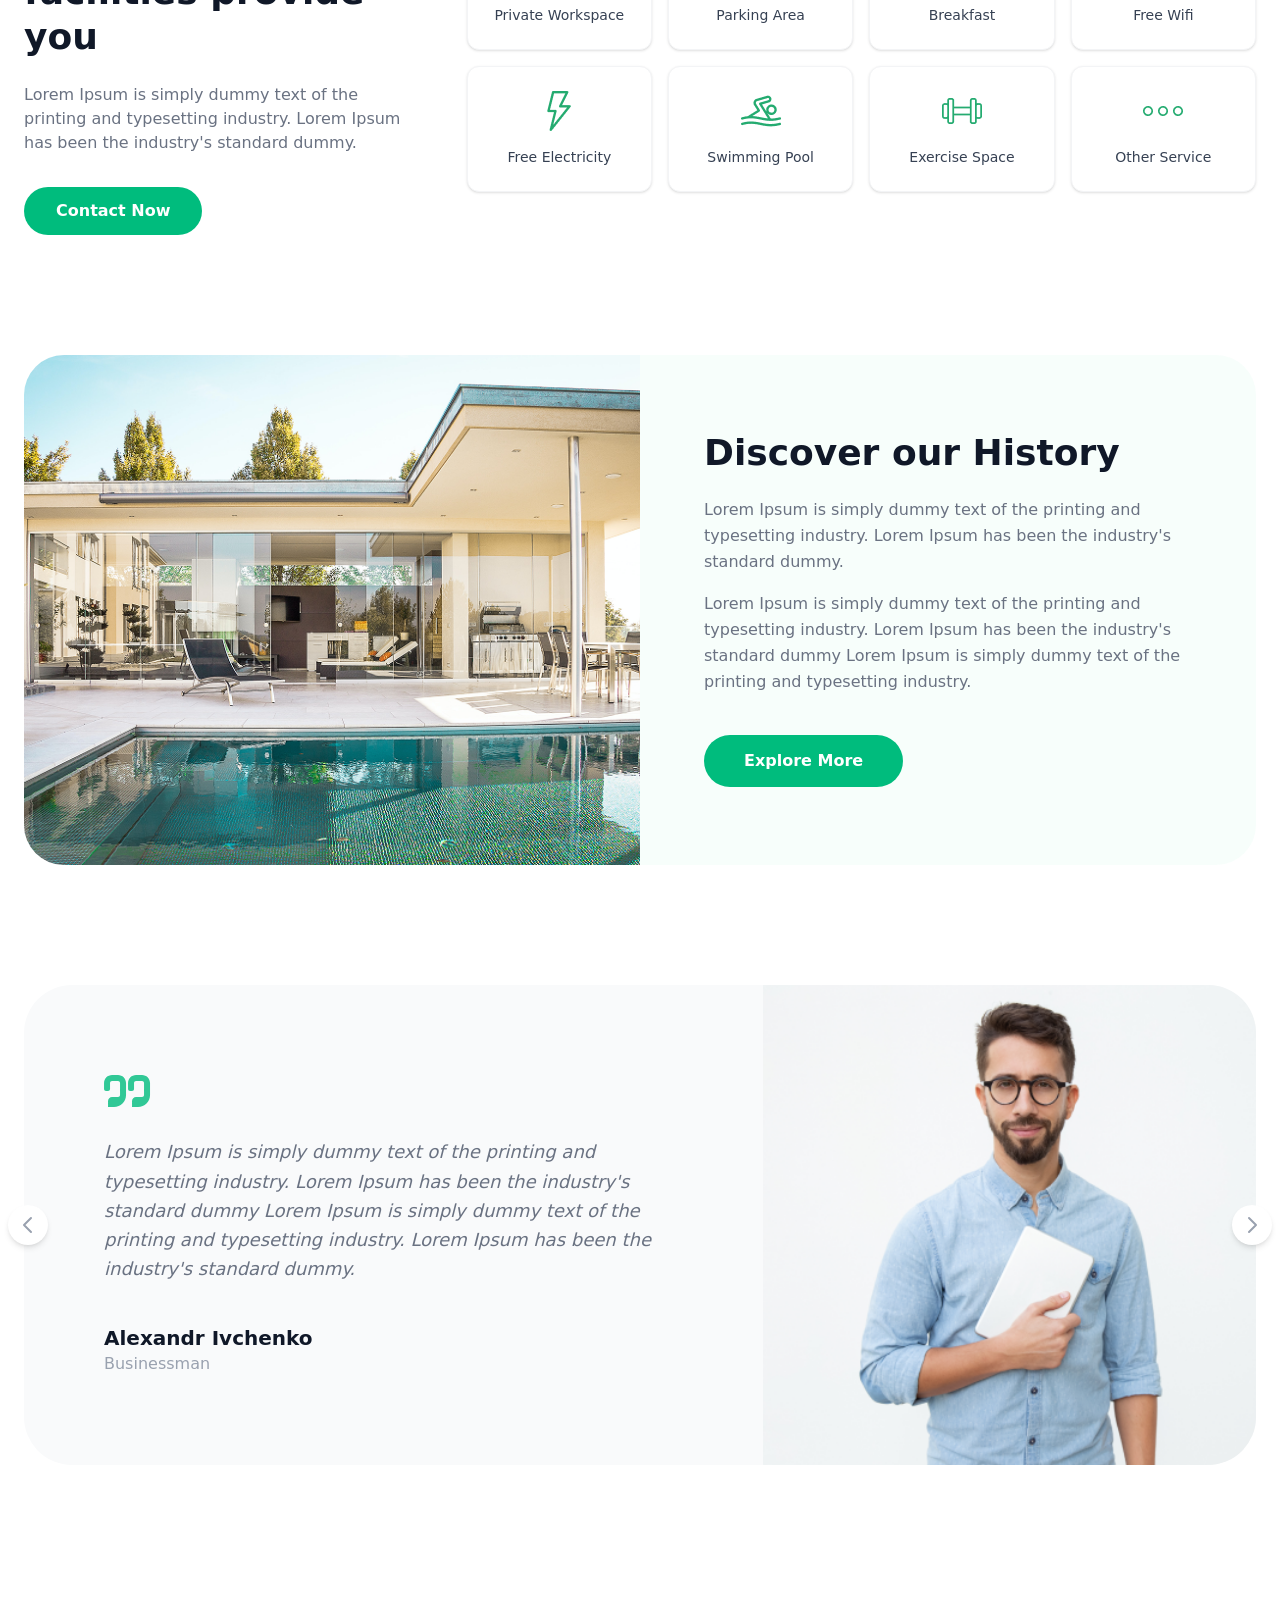
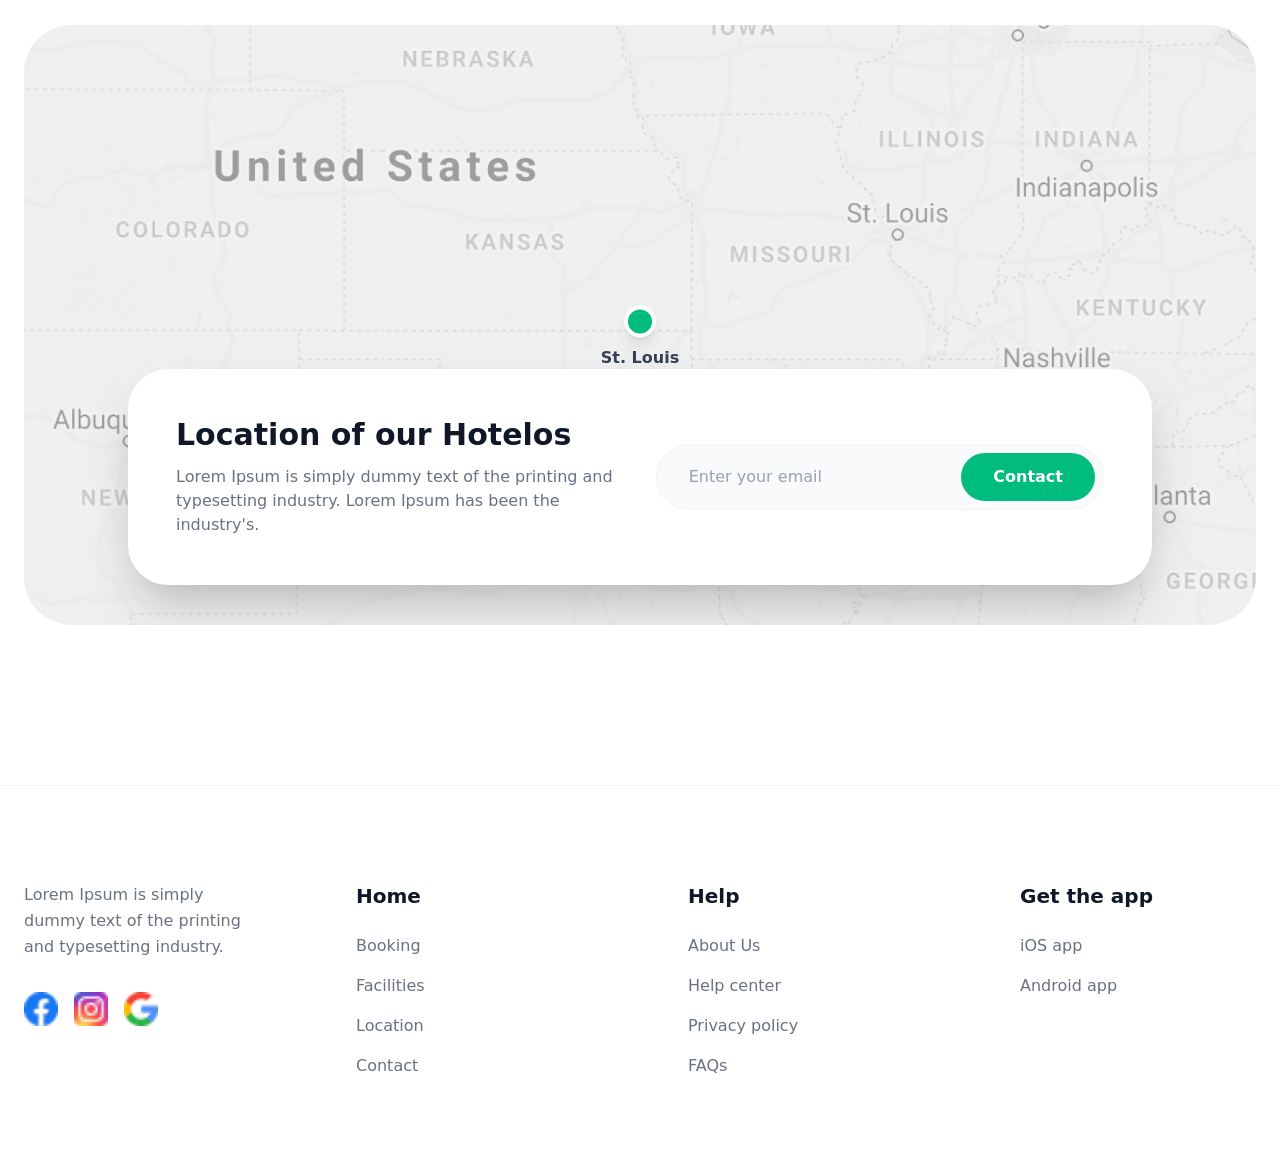
==== commit d524e56f: "end" ====
--- a/index.html
+++ b/index.html
@@ -20,7 +20,7 @@
         </nav>
 
         <div class="flex-1 flex justify-end">
-            <a href="#" class="bg-emerald-500 text-white px-6 py-2 rounded-full text-sm font-semibold hover:bg-emerald-600 transition">Login</a>
+            <a href="./src/s3.html" class="bg-emerald-500 text-white px-6 py-2 rounded-full text-sm font-semibold hover:bg-emerald-600 transition">Login</a>
         </div>
     </header>
 
@@ -403,7 +403,7 @@
         </div>
     </div>
 </footer>
-<div class="text-center w-[1200px] m-auto bg-green-600 rounded-2xl"><a href="./src/s3.html" class=" text-2xl text-center font-[600] text-[white] bg-green-600 rounded-2xl w-[300px]">end</a></div>
+
 </body>
 
 
--- a/src/output.css
+++ b/src/output.css
@@ -351,6 +351,9 @@
   .mr-3 {
     margin-right: calc(var(--spacing) * 3);
   }
+  .mb-0 {
+    margin-bottom: calc(var(--spacing) * 0);
+  }
   .mb-1 {
     margin-bottom: calc(var(--spacing) * 1);
   }
@@ -1313,6 +1316,11 @@
   .lg\:w-2\/3 {
     @media (width >= 64rem) {
       width: calc(2 / 3 * 100%);
+    }
+  }
+  .lg\:w-\[1200px\] {
+    @media (width >= 64rem) {
+      width: 1200px;
     }
   }
   .lg\:flex-row {
